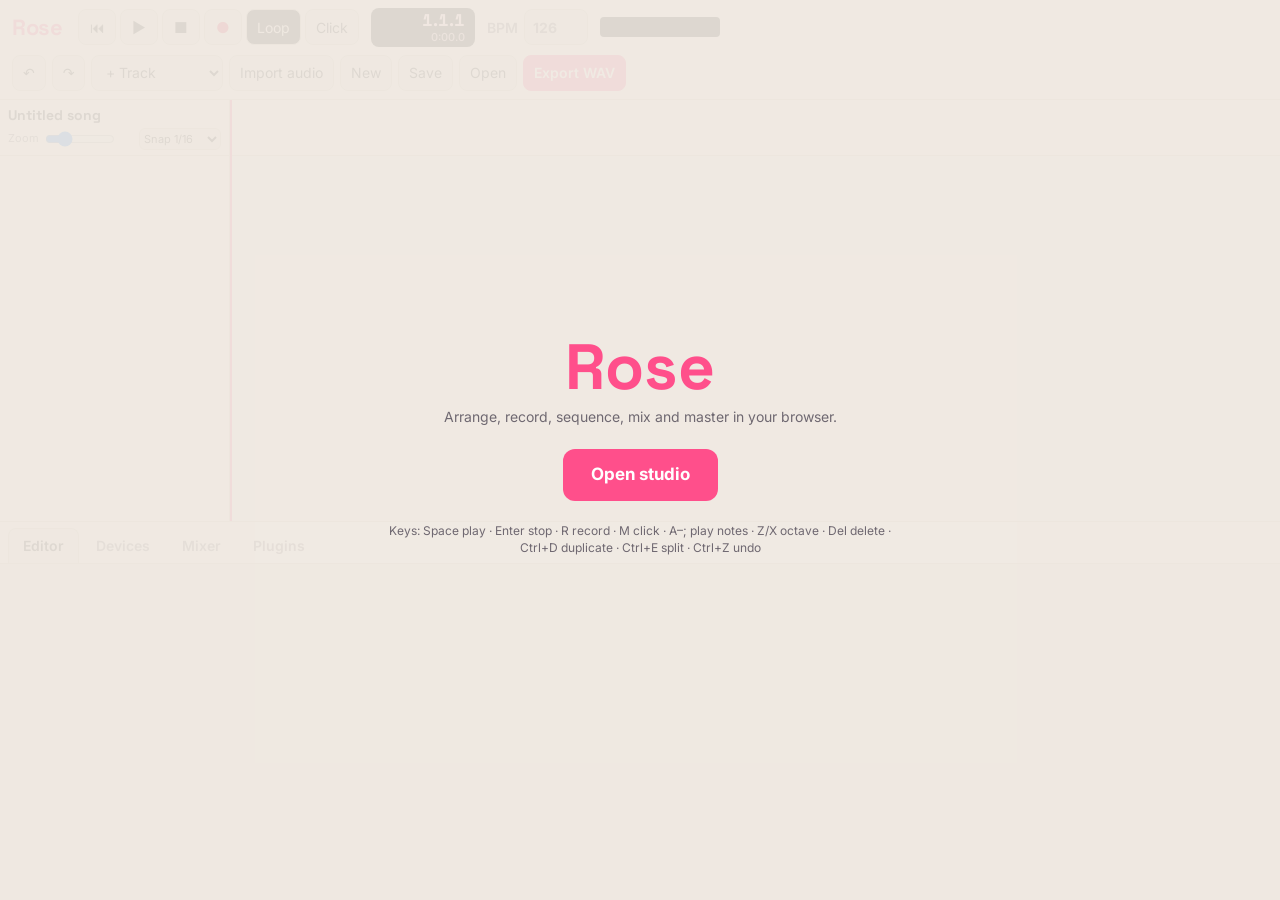
==== index.html @ 92ce6750 "Rose Web: browser DAW with arrangement, piano roll, step sequencer, 4 instruments, 16 effects, mixer" ====
<!DOCTYPE html>
<html lang="en">
<head>
<meta charset="utf-8">
<meta name="viewport" content="width=device-width, initial-scale=1">
<title>Rose DAW</title>
<meta name="description" content="Rose — a browser DAW by Rosenfeld Productions: arrange, record, sequence, mix and master.">
<link rel="preconnect" href="https://fonts.googleapis.com">
<link href="https://fonts.googleapis.com/css2?family=Space+Grotesk:wght@500;700&family=Inter:wght@400;500;600&display=swap" rel="stylesheet">
<link rel="stylesheet" href="css/rose.css">
</head>
<body>
<div id="app">
  <header class="top">
    <div class="brand">Rose</div>
    <div class="transport" role="group" aria-label="Transport">
      <button id="bHome" class="ib" title="Go to start (Home)">⏮</button>
      <button id="bPlay" class="ib play" title="Play / pause (Space)">▶</button>
      <button id="bStop" class="ib" title="Stop (Enter)">■</button>
      <button id="bRec" class="ib rec" title="Record (R)">●</button>
      <button id="bLoop" class="tg" title="Loop">Loop</button>
      <button id="bMet" class="tg" title="Metronome (M)">Click</button>
    </div>
    <div class="lcd"><span id="pos">1.1.1</span><small id="clock">0:00.0</small></div>
    <label class="bpm">BPM <input id="bpm" type="number" min="40" max="240" step="1" value="126"></label>
    <canvas id="mmeter" width="120" height="20" aria-label="Master level"></canvas>
    <div class="spacer"></div>
    <div class="menu">
      <button id="bUndo" class="tb" title="Undo (Ctrl+Z)">↶</button><button id="bRedo" class="tb" title="Redo (Ctrl+Shift+Z)">↷</button>
      <select id="addTrack" class="tb" aria-label="Add track"><option value="">+ Track</option><option value="audio">Audio track</option><option value="synth">Rose Synth</option><option value="drums">Rose Drums</option><option value="sampler">Rose Sampler</option><option value="external">External MIDI</option></select>
      <label class="tb file">Import audio<input id="fImport" type="file" accept="audio/*" multiple hidden></label>
      <button id="bNew" class="tb">New</button>
      <button id="bSave" class="tb">Save</button>
      <label class="tb file">Open<input id="fOpen" type="file" accept=".rose,application/json" hidden></label>
      <button id="bExport" class="tb accent">Export WAV</button>
    </div>
  </header>

  <main class="arr">
    <div class="heads" id="heads"><div class="hcorner"><input id="songName" aria-label="Song name" value="Untitled song"><span class="hint">Zoom <input id="zoom" type="range" min="12" max="160" value="44"></span><select id="snap" aria-label="Snap"><option value="1">Snap 1 beat</option><option value="0.5">Snap 1/8</option><option value="0.25" selected>Snap 1/16</option><option value="0">No snap</option></select></div><div id="hlist"></div></div>
    <div class="lanesWrap" id="lanesWrap">
      <div class="ruler" id="ruler"></div>
      <div class="lanes" id="lanes"></div>
      <div class="playhead" id="playhead"></div>
    </div>
  </main>

  <section class="dock">
    <nav class="tabs" role="tablist">
      <button data-tab="editor" class="on">Editor</button><button data-tab="devices">Devices</button><button data-tab="mixer">Mixer</button><button data-tab="plugins">Plugins</button>
      <span class="dockinfo" id="dockinfo"></span>
    </nav>
    <div class="pane" id="editor"></div>
    <div class="pane" id="devices" hidden></div>
    <div class="pane" id="mixer" hidden></div>
    <div class="pane" id="plugins" hidden></div>
  </section>
</div>
<div class="start" id="startScreen"><div><h1>Rose</h1><p>Arrange, record, sequence, mix and master in your browser.</p><button id="bStart" class="big">Open studio</button><p class="small">Keys: Space play · Enter stop · R record · M click · A–; play notes · Z/X octave · Del delete · Ctrl+D duplicate · Ctrl+E split · Ctrl+Z undo</p></div></div>
<div class="toast" id="toast" role="status"></div>
<script type="module" src="js/app.js"></script>
</body>
</html>
---- css/rose.css ----
/* VOICE: a focused instrument — calm graphite surfaces so colour belongs to the music
   IDEA: a rose-tinted analog console: dark wood-black body, cream legends, one rose signal colour
   PICTURE: the arrangement itself, clips in track colours, the playhead in rose
   COLOUR and TYPE: graphite #18161b / paper #f6f1ea, rose #ff4f8b accent, track colours carry the rest; Space Grotesk labels, Inter UI
   LAYOUT: transport bar, arrangement (headers | lanes), tabbed dock (editor, devices, mixer, plugins) */
:root{color-scheme:light dark;
--bg:light-dark(#efe9e1,#121014);--panel:light-dark(#fbf8f4,#1b181e);--panel2:light-dark(#f2ece4,#232026);--line:light-dark(#d7cec3,#332f37);
--ink:light-dark(#1d1a1f,#f3eee7);--mute:light-dark(#6f6871,#a39ca6);--rose:#ff4f8b;--rose2:light-dark(#d81b60,#ff7aa8);--lane:light-dark(#f7f3ee,#17151a);--lane2:light-dark(#efe8df,#1c1a1f);--grid:light-dark(#e2dace,#26232a)}
:root[data-theme=light]{color-scheme:light}:root[data-theme=dark]{color-scheme:dark}
*{box-sizing:border-box;min-width:0}
html,body{height:100%;margin:0}
body{background:var(--bg);color:var(--ink);font:14px/1.4 Inter,system-ui,sans-serif;overflow:hidden}
button,select,input{font:inherit;color:inherit}
#app{display:grid;grid-template-rows:auto minmax(0,1fr) minmax(180px,42vh);height:100vh}
:focus-visible{outline:2px solid var(--rose);outline-offset:1px}
.top{display:flex;flex-wrap:wrap;align-items:center;gap:8px 12px;padding:8px 12px;background:var(--panel);border-bottom:1px solid var(--line)}
.brand{font:700 22px 'Space Grotesk',Inter,sans-serif;color:var(--rose);letter-spacing:-.02em;margin-right:4px}
.transport{display:flex;gap:4px;align-items:center}
.ib{width:38px;height:36px;border:1px solid var(--line);background:var(--panel2);border-radius:8px;cursor:pointer;font-size:15px}
.ib.play.on{background:var(--rose);color:#fff;border-color:var(--rose)}.ib.rec{color:#e11d48}.ib.rec.on{background:#e11d48;color:#fff;animation:pulse 1s infinite}
@keyframes pulse{50%{opacity:.6}}
.tg,.tb{height:36px;border:1px solid var(--line);background:var(--panel2);border-radius:8px;padding:0 10px;cursor:pointer;display:inline-flex;align-items:center;white-space:nowrap}
.tg.on{background:var(--ink);color:var(--bg)}
.tb.accent{background:var(--rose);border-color:var(--rose);color:#fff;font-weight:600}
.lcd{display:flex;flex-direction:column;align-items:flex-end;background:#0c0b0d;color:#ffd6e5;border-radius:8px;padding:3px 10px;font:700 17px/1.1 'Space Grotesk',monospace;min-width:104px;font-variant-numeric:tabular-nums}
.lcd small{font:500 11px Inter;color:#c4a5b2}
.bpm{display:flex;align-items:center;gap:6px;font-weight:600;color:var(--mute)}.bpm input{width:64px;height:36px;border:1px solid var(--line);border-radius:8px;background:var(--panel2);padding:0 8px;font-weight:700}
#mmeter{border-radius:4px;background:#0c0b0d}
.spacer{flex:1}.menu{display:flex;flex-wrap:wrap;gap:6px}.file{position:relative}
/* arrangement */
.arr{display:grid;grid-template-columns:230px minmax(0,1fr);overflow:hidden;border-bottom:1px solid var(--line)}
.heads{background:var(--panel);border-right:1px solid var(--line);overflow:hidden;display:flex;flex-direction:column}
.hcorner{height:56px;padding:6px 8px;border-bottom:1px solid var(--line);display:grid;grid-template-columns:1fr auto;gap:4px;align-items:center}
.hcorner input#songName{grid-column:1/-1;border:0;background:transparent;font:700 14px 'Space Grotesk';padding:0}
.hint{font-size:11px;color:var(--mute);display:flex;align-items:center;gap:4px}.hint input{width:70px}
#snap{font-size:11px;border:1px solid var(--line);background:var(--panel2);border-radius:6px;height:22px}
#hlist{overflow:hidden;flex:1}
.th{height:68px;border-bottom:1px solid var(--line);display:grid;grid-template-columns:6px 1fr;cursor:pointer}
.th.sel{background:var(--panel2)}.th .cs{background:var(--c)}
.th .body{padding:4px 6px 3px 8px;display:flex;flex-direction:column;gap:2px}
.th .name{border:0;background:transparent;font-weight:600;padding:0;width:100%}
.th .row{display:flex;gap:3px;align-items:center}
.th .sm{height:21px;min-width:24px;border:1px solid var(--line);background:var(--panel);border-radius:5px;font-size:11px;font-weight:700;cursor:pointer;padding:0 5px}
.th .sm.on.m{background:#f59e0b;color:#111}.th .sm.on.s{background:#3b82f6;color:#fff}.th .sm.on.a{background:#e11d48;color:#fff}
.th .vol{flex:1;accent-color:var(--c)}
.th .kind{font-size:11px;color:var(--mute);white-space:nowrap;overflow:hidden;text-overflow:ellipsis}
.lanesWrap{position:relative;overflow:auto;background:var(--lane)}
.ruler{position:sticky;top:0;z-index:3;height:56px;background:var(--panel);border-bottom:1px solid var(--line);cursor:pointer}
.ruler .bar{position:absolute;top:30px;bottom:0;border-left:1px solid var(--line);font:600 11px 'Space Grotesk';color:var(--mute);padding:2px 4px}
.ruler .loopr{position:absolute;top:6px;height:20px;background:color-mix(in srgb,var(--rose) 25%,transparent);border:1px solid var(--rose);border-radius:4px;cursor:grab}
.ruler .loopr.off{opacity:.35}
.lanes{position:relative}
.lane{height:68px;border-bottom:1px solid var(--line);position:relative}
.lane:nth-child(even){background:var(--lane2)}
.clip{position:absolute;top:4px;height:60px;border-radius:6px;background:color-mix(in srgb,var(--c) 30%,var(--panel));border:1px solid var(--c);overflow:hidden;cursor:grab;user-select:none}
.clip.sel{outline:2px solid var(--ink);z-index:2}
.clip .cn{position:absolute;left:5px;top:2px;font-size:11px;font-weight:700;white-space:nowrap;pointer-events:none;text-shadow:0 0 3px var(--panel)}
.clip canvas{position:absolute;inset:16px 0 0 0;width:100%;height:44px;pointer-events:none}
.clip .rs{position:absolute;right:0;top:0;bottom:0;width:8px;cursor:ew-resize}
.playhead{position:absolute;top:0;width:2px;background:var(--rose);pointer-events:none;z-index:4;height:100%;left:0}
.loopshade{position:absolute;top:0;bottom:0;background:color-mix(in srgb,var(--rose) 6%,transparent);pointer-events:none}
/* dock */
.dock{display:grid;grid-template-rows:auto minmax(0,1fr);background:var(--panel);overflow:hidden}
.tabs{display:flex;gap:2px;padding:6px 8px 0;border-bottom:1px solid var(--line);align-items:end}
.tabs button{border:1px solid transparent;border-bottom:0;background:transparent;padding:7px 14px;border-radius:8px 8px 0 0;cursor:pointer;font-weight:600;color:var(--mute)}
.tabs button.on{background:var(--panel2);border-color:var(--line);color:var(--ink)}
.dockinfo{margin-left:auto;color:var(--mute);font-size:12px;padding-bottom:6px;white-space:nowrap;overflow:hidden;text-overflow:ellipsis}
.pane{overflow:auto;background:var(--panel2);padding:10px}
.empty{color:var(--mute);padding:20px;text-align:center}
/* piano roll */
.prbar{display:flex;flex-wrap:wrap;gap:8px;align-items:center;margin-bottom:8px}
.prbar select,.prbar button,.prbar input{height:30px;border:1px solid var(--line);background:var(--panel);border-radius:6px;padding:0 8px;cursor:pointer}
.prwrap{position:relative;height:calc(100% - 40px);min-height:150px;overflow:auto;border:1px solid var(--line);border-radius:8px;background:var(--lane)}
.prwrap canvas{display:block}
/* step sequencer */
.seq{display:grid;gap:3px;align-items:center}
.seq .rl{font-size:12px;font-weight:600;padding-right:8px;white-space:nowrap;cursor:pointer}
.seq .st{height:26px;border-radius:4px;background:var(--panel);border:1px solid var(--line);cursor:pointer;padding:0}
.seq .st.beat{background:color-mix(in srgb,var(--ink) 6%,var(--panel))}
.seq .st.on{background:var(--c);border-color:var(--c)}
.seq .st.now{box-shadow:inset 0 0 0 2px var(--rose)}
/* devices */
.rack{display:flex;gap:10px;align-items:stretch;min-height:100%}
.dev{background:var(--panel);border:1px solid var(--line);border-radius:10px;min-width:250px;max-width:320px;display:flex;flex-direction:column}
.dev.off{opacity:.5}
.dev h4{margin:0;padding:8px 10px;border-bottom:1px solid var(--line);display:flex;gap:6px;align-items:center;font:700 13px 'Space Grotesk'}
.dev h4 .t{flex:1;white-space:nowrap;overflow:hidden;text-overflow:ellipsis}
.dev h4 button{border:1px solid var(--line);background:var(--panel2);border-radius:5px;height:24px;min-width:24px;cursor:pointer;font-size:12px}
.dev .ps{padding:8px 10px;display:grid;gap:6px;overflow:auto}
.pr{display:grid;grid-template-columns:92px 1fr 62px;gap:6px;align-items:center;font-size:12px}
.pr label{color:var(--mute);white-space:nowrap;overflow:hidden;text-overflow:ellipsis}
.pr input[type=range]{accent-color:var(--rose);width:100%}
.pr output{font-variant-numeric:tabular-nums;text-align:right;white-space:nowrap}
.pr select{height:26px;border:1px solid var(--line);background:var(--panel2);border-radius:5px;grid-column:2/4}
.addfx{min-width:200px;display:flex;flex-direction:column;gap:8px;justify-content:center;align-items:stretch;border:2px dashed var(--line);border-radius:10px;padding:12px}
.addfx select,.addfx input,.addfx button{height:34px;border:1px solid var(--line);background:var(--panel);border-radius:6px;padding:0 8px}
.eqc{width:100%;height:90px;display:block;background:var(--lane);border-bottom:1px solid var(--line)}
.gr{height:6px;background:var(--lane);margin:0 10px 8px;border-radius:3px;overflow:hidden}.gr i{display:block;height:100%;background:var(--rose);width:0}
/* mixer */
.mix{display:flex;gap:6px;min-height:100%}
.ch{width:96px;flex:none;background:var(--panel);border:1px solid var(--line);border-radius:8px;display:flex;flex-direction:column;align-items:center;padding:6px 4px;gap:5px}
.ch.sel{border-color:var(--rose)}
.ch .cname{font-size:11px;font-weight:700;width:100%;text-align:center;white-space:nowrap;overflow:hidden;text-overflow:ellipsis;border-top:3px solid var(--c);padding-top:3px}
.ch .fx{font-size:10px;color:var(--mute);width:100%;text-align:center;min-height:14px;white-space:nowrap;overflow:hidden;text-overflow:ellipsis}
.ch .snd{display:grid;grid-template-columns:auto 1fr;gap:2px 4px;font-size:10px;width:100%;align-items:center}
.ch input[type=range]{accent-color:var(--rose)}
.ch .fz{display:flex;gap:4px;align-items:stretch;flex:1;min-height:90px}
.ch .fader{writing-mode:vertical-lr;direction:rtl;width:22px;height:100%;accent-color:var(--rose)}
.ch canvas{width:12px;height:100%;background:#0c0b0d;border-radius:3px}
.ch .db{font-size:11px;font-variant-numeric:tabular-nums}
.ch .btns{display:flex;gap:3px}.ch .btns button{height:22px;min-width:24px;border:1px solid var(--line);background:var(--panel2);border-radius:5px;font-size:11px;font-weight:700;cursor:pointer}
.ch .btns .on.m{background:#f59e0b;color:#111}.ch .btns .on.s{background:#3b82f6;color:#fff}
/* plugins tab */
.doc{max-width:820px;line-height:1.6}.doc h3{font:700 16px 'Space Grotesk';margin:12px 0 4px}.doc p{margin:0 0 8px;color:var(--mute)}.doc code{background:var(--panel);padding:1px 5px;border-radius:4px}
.doc .wamrow{display:flex;gap:6px;flex-wrap:wrap}.doc .wamrow input{flex:1;min-width:240px;height:34px;border:1px solid var(--line);border-radius:6px;background:var(--panel);padding:0 8px}
.doc .wamrow button{height:34px;border:1px solid var(--rose);background:var(--rose);color:#fff;border-radius:6px;padding:0 12px;cursor:pointer;font-weight:600}
/* overlays */
.start{position:fixed;inset:0;background:color-mix(in srgb,var(--bg) 92%,transparent);display:grid;place-items:center;z-index:20;text-align:center;padding:20px}
.start h1{font:700 64px/1 'Space Grotesk';color:var(--rose);margin:0 0 8px}.start p{color:var(--mute);max-width:520px;margin:8px auto}
.start .big{height:52px;padding:0 28px;border:0;border-radius:12px;background:var(--rose);color:#fff;font-weight:700;font-size:17px;cursor:pointer;margin:14px 0}
.start .small{font-size:12px}
.toast{position:fixed;left:50%;bottom:18px;transform:translateX(-50%);background:var(--ink);color:var(--bg);padding:9px 16px;border-radius:999px;font-weight:600;opacity:0;transition:opacity .2s;pointer-events:none;z-index:30;max-width:90vw}
.toast.on{opacity:1}
@media(max-width:760px){.arr{grid-template-columns:140px minmax(0,1fr)}.hint{display:none}.lcd{min-width:84px}#mmeter{display:none}#app{grid-template-rows:auto minmax(0,1fr) minmax(200px,45vh)}}
@media(prefers-reduced-motion:reduce){.ib.rec.on{animation:none}.toast{transition:none}}
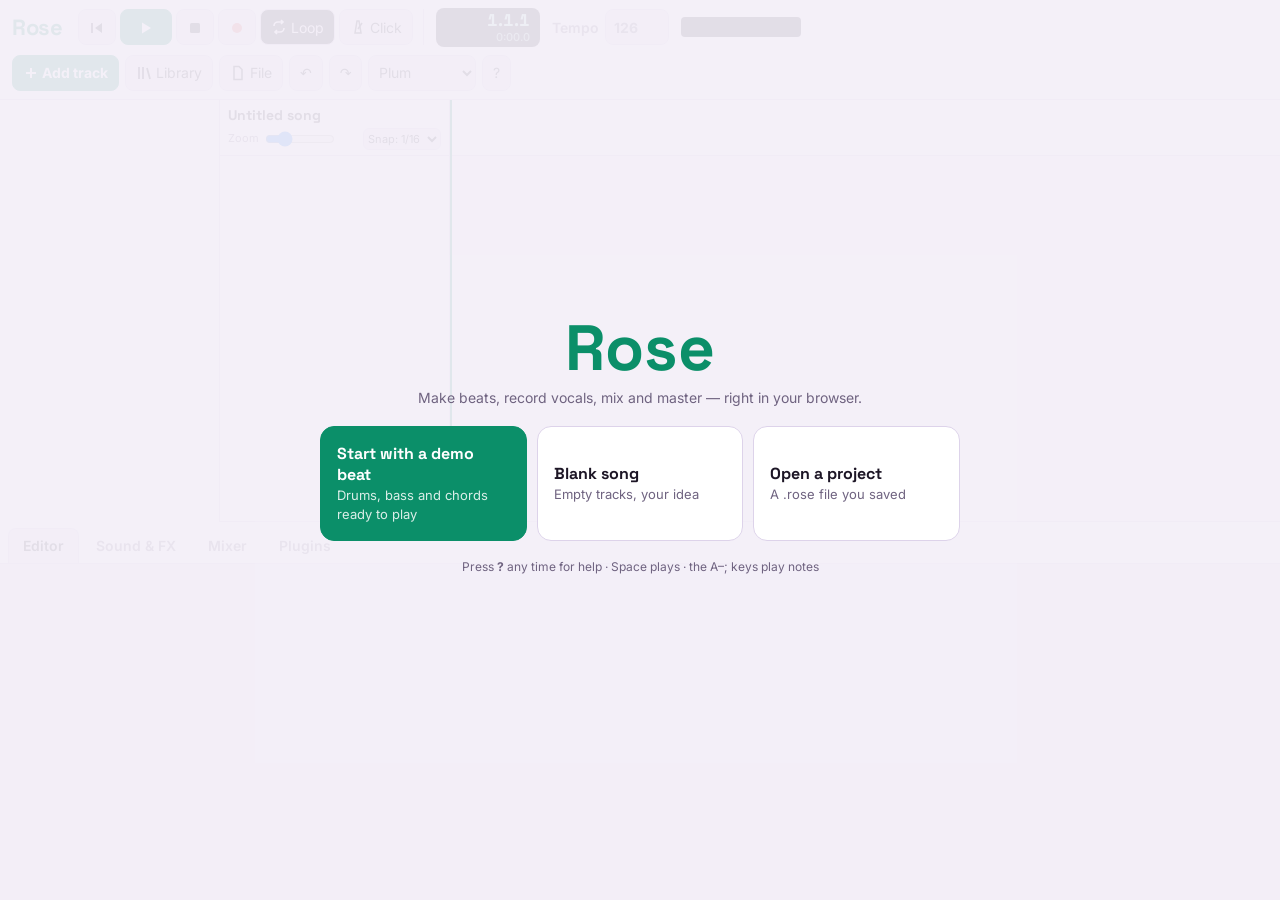
==== commit a9517286: "Rose Web: 4 colour themes, start screen, Add track and File menus, Library panel, empty-track hints," ====
--- a/index.html
+++ b/index.html
@@ -8,38 +8,52 @@
 <link rel="preconnect" href="https://fonts.googleapis.com">
 <link href="https://fonts.googleapis.com/css2?family=Space+Grotesk:wght@500;700&family=Inter:wght@400;500;600&display=swap" rel="stylesheet">
 <link rel="stylesheet" href="css/rose.css">
+<script>try{const s=localStorage.getItem('rose:skin');if(s)document.documentElement.dataset.skin=s}catch{}</script>
 </head>
 <body>
+<svg width="0" height="0" style="position:absolute" aria-hidden="true">
+  <symbol id="i-play" viewBox="0 0 16 16"><path d="M4 2.5v11l9-5.5z" fill="currentColor"/></symbol>
+  <symbol id="i-pause" viewBox="0 0 16 16"><rect x="3.5" y="2.5" width="3" height="11" rx="1" fill="currentColor"/><rect x="9.5" y="2.5" width="3" height="11" rx="1" fill="currentColor"/></symbol>
+  <symbol id="i-stop" viewBox="0 0 16 16"><rect x="3" y="3" width="10" height="10" rx="1.5" fill="currentColor"/></symbol>
+  <symbol id="i-rec" viewBox="0 0 16 16"><circle cx="8" cy="8" r="5" fill="currentColor"/></symbol>
+  <symbol id="i-home" viewBox="0 0 16 16"><path d="M3 3v10" stroke="currentColor" stroke-width="1.8"/><path d="M13 3 6 8l7 5z" fill="currentColor"/></symbol>
+  <symbol id="i-loop" viewBox="0 0 16 16"><path d="M3 7a4 4 0 0 1 4-4h5M10 1l2 2-2 2M13 9a4 4 0 0 1-4 4H4M6 15l-2-2 2-2" stroke="currentColor" stroke-width="1.6" fill="none"/></symbol>
+  <symbol id="i-click" viewBox="0 0 16 16"><path d="M5 14h6L9 2H7z" stroke="currentColor" stroke-width="1.5" fill="none"/><path d="M8 10l4-6" stroke="currentColor" stroke-width="1.5"/></symbol>
+  <symbol id="i-plus" viewBox="0 0 16 16"><path d="M8 3v10M3 8h10" stroke="currentColor" stroke-width="2"/></symbol>
+  <symbol id="i-lib" viewBox="0 0 16 16"><path d="M3 2v12M7 2v12M11 3l3 11" stroke="currentColor" stroke-width="1.8" fill="none"/></symbol>
+  <symbol id="i-file" viewBox="0 0 16 16"><path d="M4 1.5h5l3 3v10H4z" stroke="currentColor" stroke-width="1.5" fill="none"/></symbol>
+</svg>
 <div id="app">
   <header class="top">
     <div class="brand">Rose</div>
-    <div class="transport" role="group" aria-label="Transport">
-      <button id="bHome" class="ib" title="Go to start (Home)">⏮</button>
-      <button id="bPlay" class="ib play" title="Play / pause (Space)">▶</button>
-      <button id="bStop" class="ib" title="Stop (Enter)">■</button>
-      <button id="bRec" class="ib rec" title="Record (R)">●</button>
-      <button id="bLoop" class="tg" title="Loop">Loop</button>
-      <button id="bMet" class="tg" title="Metronome (M)">Click</button>
+    <div class="grp" role="group" aria-label="Transport">
+      <button id="bHome" class="ib" title="Back to start (Home)" aria-label="Back to start"><svg><use href="#i-home"/></svg></button>
+      <button id="bPlay" class="ib play" title="Play / pause (Space)" aria-label="Play"><svg><use href="#i-play"/></svg></button>
+      <button id="bStop" class="ib" title="Stop (Enter) — press twice to go back to the start" aria-label="Stop"><svg><use href="#i-stop"/></svg></button>
+      <button id="bRec" class="ib rec" title="Record (R) — arm a track with ● first" aria-label="Record"><svg><use href="#i-rec"/></svg></button>
+      <button id="bLoop" class="tg" title="Loop the highlighted region (drag across the top of the ruler to set it)"><svg width="16" height="16"><use href="#i-loop"/></svg>&nbsp;Loop</button>
+      <button id="bMet" class="tg" title="Metronome (M)"><svg width="16" height="16"><use href="#i-click"/></svg>&nbsp;Click</button>
     </div>
-    <div class="lcd"><span id="pos">1.1.1</span><small id="clock">0:00.0</small></div>
-    <label class="bpm">BPM <input id="bpm" type="number" min="40" max="240" step="1" value="126"></label>
+    <div class="lcd" title="Bar . beat . sixteenth"><span id="pos">1.1.1</span><small id="clock">0:00.0</small></div>
+    <label class="bpm" title="Tempo in beats per minute">Tempo <input id="bpm" type="number" min="40" max="240" step="1" value="126"></label>
     <canvas id="mmeter" width="120" height="20" aria-label="Master level"></canvas>
     <div class="spacer"></div>
     <div class="menu">
-      <button id="bUndo" class="tb" title="Undo (Ctrl+Z)">↶</button><button id="bRedo" class="tb" title="Redo (Ctrl+Shift+Z)">↷</button>
-      <select id="addTrack" class="tb" aria-label="Add track"><option value="">+ Track</option><option value="audio">Audio track</option><option value="synth">Rose Synth</option><option value="drums">Rose Drums</option><option value="sampler">Rose Sampler</option><option value="external">External MIDI</option></select>
-      <label class="tb file">Import audio<input id="fImport" type="file" accept="audio/*" multiple hidden></label>
-      <button id="bNew" class="tb">New</button>
-      <button id="bSave" class="tb">Save</button>
-      <label class="tb file">Open<input id="fOpen" type="file" accept=".rose,application/json" hidden></label>
-      <button id="bExport" class="tb accent">Export WAV</button>
+      <button id="bAdd" class="tb accent" aria-haspopup="true"><svg><use href="#i-plus"/></svg>&nbsp;Add track</button>
+      <button id="bLib" class="tb" title="Show or hide the sounds & effects library"><svg><use href="#i-lib"/></svg>&nbsp;Library</button>
+      <button id="bFile" class="tb" aria-haspopup="true"><svg><use href="#i-file"/></svg>&nbsp;File</button>
+      <button id="bUndo" class="tb" title="Undo (Ctrl+Z)" aria-label="Undo">↶</button><button id="bRedo" class="tb" title="Redo (Ctrl+Shift+Z)" aria-label="Redo">↷</button>
+      <select id="skin" aria-label="Colour theme" title="Colour theme"><option value="">Plum</option><option value="ocean">Ocean</option><option value="sunset">Sunset</option><option value="studio">Studio light</option></select>
+      <button id="bHelp" class="tb" title="How to use Rose (?)" aria-label="Help">?</button>
     </div>
   </header>
 
+  <aside class="lib" id="lib" aria-label="Library"></aside>
+
   <main class="arr">
-    <div class="heads" id="heads"><div class="hcorner"><input id="songName" aria-label="Song name" value="Untitled song"><span class="hint">Zoom <input id="zoom" type="range" min="12" max="160" value="44"></span><select id="snap" aria-label="Snap"><option value="1">Snap 1 beat</option><option value="0.5">Snap 1/8</option><option value="0.25" selected>Snap 1/16</option><option value="0">No snap</option></select></div><div id="hlist"></div></div>
+    <div class="heads" id="heads"><div class="hcorner"><input id="songName" aria-label="Song name" value="Untitled song"><span class="hint">Zoom <input id="zoom" type="range" min="12" max="160" value="44" aria-label="Zoom"></span><select id="snap" aria-label="Snap"><option value="1">Snap: beat</option><option value="0.5">Snap: 1/8</option><option value="0.25" selected>Snap: 1/16</option><option value="0">Snap: off</option></select></div><div id="hlist"></div></div>
     <div class="lanesWrap" id="lanesWrap">
-      <div class="ruler" id="ruler"></div>
+      <div class="ruler" id="ruler" title="Click to move the playhead · drag across the top strip to set the loop"></div>
       <div class="lanes" id="lanes"></div>
       <div class="playhead" id="playhead"></div>
     </div>
@@ -47,7 +61,7 @@
 
   <section class="dock">
     <nav class="tabs" role="tablist">
-      <button data-tab="editor" class="on">Editor</button><button data-tab="devices">Devices</button><button data-tab="mixer">Mixer</button><button data-tab="plugins">Plugins</button>
+      <button data-tab="editor" class="on" title="Edit notes, drums or audio of the selected clip">Editor</button><button data-tab="devices" title="Instrument and effects of the selected track">Sound &amp; FX</button><button data-tab="mixer" title="Levels, panning, sends and meters">Mixer</button><button data-tab="plugins" title="VST, SHRUB, web plugins and MIDI">Plugins</button>
       <span class="dockinfo" id="dockinfo"></span>
     </nav>
     <div class="pane" id="editor"></div>
@@ -56,7 +70,33 @@
     <div class="pane" id="plugins" hidden></div>
   </section>
 </div>
-<div class="start" id="startScreen"><div><h1>Rose</h1><p>Arrange, record, sequence, mix and master in your browser.</p><button id="bStart" class="big">Open studio</button><p class="small">Keys: Space play · Enter stop · R record · M click · A–; play notes · Z/X octave · Del delete · Ctrl+D duplicate · Ctrl+E split · Ctrl+Z undo</p></div></div>
+
+<div class="pop" id="addPop" hidden>
+  <button data-add="synth"><span class="ic">♪</span><b>Instrument</b><small>Synth for leads, chords, bass and pads</small></button>
+  <button data-add="drums"><span class="ic">●</span><b>Drums</b><small>Kick, snare, hats — click steps to make a beat</small></button>
+  <button data-add="audio"><span class="ic">~</span><b>Audio / vocals</b><small>Record a mic or drop in audio files</small></button>
+  <button data-add="sampler"><span class="ic">S</span><b>Sampler</b><small>Play any sound across the keyboard</small></button>
+  <button data-add="external"><span class="ic">M</span><b>External MIDI</b><small>Play SHRUB, an FM-1 or a hardware synth</small></button>
+</div>
+<div class="pop" id="filePop" hidden>
+  <button id="bNew"><span class="ic">+</span><b>New song</b><small>Start fresh (you can undo)</small></button>
+  <button id="bOpenBtn"><span class="ic">↑</span><b>Open project…</b><small>A .rose file</small></button>
+  <button id="bSave"><span class="ic">↓</span><b>Save project</b><small>Download a .rose file (Ctrl+S)</small></button>
+  <button id="bImportBtn"><span class="ic">~</span><b>Import audio…</b><small>WAV, MP3, M4A, OGG, FLAC</small></button>
+  <button id="bExport"><span class="ic">♫</span><b>Export WAV</b><small>Mixdown of the whole song</small></button>
+</div>
+<input id="fOpen" type="file" accept=".rose,application/json" hidden>
+<input id="fImport" type="file" accept="audio/*" multiple hidden>
+
+<div class="start" id="startScreen"><div>
+  <h1>Rose</h1><p>Make beats, record vocals, mix and master — right in your browser.</p>
+  <div class="choices">
+    <button class="choice main" id="bStart"><b id="startLabel">Start with a demo beat</b><span id="startSub">Drums, bass and chords ready to play</span></button>
+    <button class="choice" id="bBlank"><b>Blank song</b><span>Empty tracks, your idea</span></button>
+    <button class="choice" id="bOpenStart"><b>Open a project</b><span>A .rose file you saved</span></button>
+  </div>
+  <p class="small">Press <b>?</b> any time for help · Space plays · the A–; keys play notes</p>
+</div></div>
 <div class="toast" id="toast" role="status"></div>
 <script type="module" src="js/app.js"></script>
 </body>
--- a/css/rose.css
+++ b/css/rose.css
@@ -1,11 +1,15 @@
-/* VOICE: a focused instrument — calm graphite surfaces so colour belongs to the music
-   IDEA: a rose-tinted analog console: dark wood-black body, cream legends, one rose signal colour
-   PICTURE: the arrangement itself, clips in track colours, the playhead in rose
-   COLOUR and TYPE: graphite #18161b / paper #f6f1ea, rose #ff4f8b accent, track colours carry the rest; Space Grotesk labels, Inter UI
-   LAYOUT: transport bar, arrangement (headers | lanes), tabbed dock (editor, devices, mixer, plugins) */
-:root{color-scheme:light dark;
---bg:light-dark(#efe9e1,#121014);--panel:light-dark(#fbf8f4,#1b181e);--panel2:light-dark(#f2ece4,#232026);--line:light-dark(#d7cec3,#332f37);
---ink:light-dark(#1d1a1f,#f3eee7);--mute:light-dark(#6f6871,#a39ca6);--rose:#ff4f8b;--rose2:light-dark(#d81b60,#ff7aa8);--lane:light-dark(#f7f3ee,#17151a);--lane2:light-dark(#efe8df,#1c1a1f);--grid:light-dark(#e2dace,#26232a)}
+/* VOICE: friendly, focused studio — big clear controls, colour reserved for music and one accent
+   IDEA: a modern hardware groovebox: plum body, mint 'go' accent, red only for record
+   PICTURE: the arrangement, clips in track colours, the playhead in the accent
+   COLOUR and TYPE: 4 switchable skins (Plum/mint default, Ocean/amber, Sunset/orange, Studio light/blue); Space Grotesk labels, Inter UI
+   LAYOUT: toolbar, library | headers | lanes, tabbed dock (editor, devices, mixer, plugins) */
+:root{color-scheme:light dark;--rec:#e5484d;
+--bg:light-dark(#f3eff8,#16121d);--panel:light-dark(#ffffff,#1f1929);--panel2:light-dark(#f1ebf8,#29213a);--line:light-dark(#ddd3ea,#3b3150);
+--ink:light-dark(#1d1626,#f5f0fb);--mute:light-dark(#6f6380,#ab9fc0);--rose:light-dark(#0b8f69,#2fe0a8);--onacc:light-dark(#fff,#0d1f18);
+--lane:light-dark(#faf8fd,#191422);--lane2:light-dark(#f3eef9,#1d1727);--grid:light-dark(#e7e0f0,#2a2238);--lcd:light-dark(#1d1626,#0c0910);--lcdink:light-dark(#b9f5df,#b9f5df)}
+:root[data-skin=ocean]{--bg:light-dark(#eef4f4,#0f1719);--panel:light-dark(#fff,#162125);--panel2:light-dark(#e6efef,#1d2b30);--line:light-dark(#cfdcdc,#2b3d43);--ink:light-dark(#10201f,#eef6f5);--mute:light-dark(#5b7272,#93aaa9);--rose:light-dark(#c77400,#ffb547);--onacc:#1b1203;--lane:light-dark(#f7fbfb,#121c1f);--lane2:light-dark(#edf4f4,#162226);--grid:light-dark(#dbe7e7,#22333a);--lcdink:#ffe2b0}
+:root[data-skin=sunset]{--bg:light-dark(#fbf3ee,#1a1210);--panel:light-dark(#fff,#241815);--panel2:light-dark(#f7e9e1,#2f201b);--line:light-dark(#ead5ca,#45302a);--ink:light-dark(#2a1712,#fbf1ea);--mute:light-dark(#7d6156,#c0a596);--rose:light-dark(#d9480f,#ff7a45);--onacc:#fff;--lane:light-dark(#fffaf7,#1e1512);--lane2:light-dark(#f9eee8,#231915);--grid:light-dark(#f0e0d7,#36251f);--lcdink:#ffd2bd}
+:root[data-skin=studio]{color-scheme:light;--bg:#eceae6;--panel:#fbfaf8;--panel2:#f2f0ec;--line:#d6d2cb;--ink:#1c1b1a;--mute:#6c6862;--rose:#2563eb;--onacc:#fff;--lane:#f7f6f3;--lane2:#efede9;--grid:#e3e0da;--lcd:#1c1b1a;--lcdink:#cfe0ff}
 :root[data-theme=light]{color-scheme:light}:root[data-theme=dark]{color-scheme:dark}
 *{box-sizing:border-box;min-width:0}
 html,body{height:100%;margin:0}
@@ -17,15 +21,15 @@
 .brand{font:700 22px 'Space Grotesk',Inter,sans-serif;color:var(--rose);letter-spacing:-.02em;margin-right:4px}
 .transport{display:flex;gap:4px;align-items:center}
 .ib{width:38px;height:36px;border:1px solid var(--line);background:var(--panel2);border-radius:8px;cursor:pointer;font-size:15px}
-.ib.play.on{background:var(--rose);color:#fff;border-color:var(--rose)}.ib.rec{color:#e11d48}.ib.rec.on{background:#e11d48;color:#fff;animation:pulse 1s infinite}
+.ib.play.on{background:var(--rose);color:var(--onacc);border-color:var(--rose)}.ib.rec{color:var(--rec)}.ib.rec.on{background:var(--rec);color:#fff;animation:pulse 1s infinite}
 @keyframes pulse{50%{opacity:.6}}
 .tg,.tb{height:36px;border:1px solid var(--line);background:var(--panel2);border-radius:8px;padding:0 10px;cursor:pointer;display:inline-flex;align-items:center;white-space:nowrap}
 .tg.on{background:var(--ink);color:var(--bg)}
-.tb.accent{background:var(--rose);border-color:var(--rose);color:#fff;font-weight:600}
-.lcd{display:flex;flex-direction:column;align-items:flex-end;background:#0c0b0d;color:#ffd6e5;border-radius:8px;padding:3px 10px;font:700 17px/1.1 'Space Grotesk',monospace;min-width:104px;font-variant-numeric:tabular-nums}
-.lcd small{font:500 11px Inter;color:#c4a5b2}
+.tb.accent{background:var(--rose);border-color:var(--rose);color:var(--onacc);font-weight:700}
+.lcd{display:flex;flex-direction:column;align-items:flex-end;background:var(--lcd);color:var(--lcdink);border-radius:8px;padding:3px 10px;font:700 17px/1.1 'Space Grotesk',monospace;min-width:104px;font-variant-numeric:tabular-nums}
+.lcd small{font:500 11px Inter;color:var(--lcdink);opacity:.7}
 .bpm{display:flex;align-items:center;gap:6px;font-weight:600;color:var(--mute)}.bpm input{width:64px;height:36px;border:1px solid var(--line);border-radius:8px;background:var(--panel2);padding:0 8px;font-weight:700}
-#mmeter{border-radius:4px;background:#0c0b0d}
+#mmeter{border-radius:4px;background:var(--lcd)}
 .spacer{flex:1}.menu{display:flex;flex-wrap:wrap;gap:6px}.file{position:relative}
 /* arrangement */
 .arr{display:grid;grid-template-columns:230px minmax(0,1fr);overflow:hidden;border-bottom:1px solid var(--line)}
@@ -41,7 +45,7 @@
 .th .name{border:0;background:transparent;font-weight:600;padding:0;width:100%}
 .th .row{display:flex;gap:3px;align-items:center}
 .th .sm{height:21px;min-width:24px;border:1px solid var(--line);background:var(--panel);border-radius:5px;font-size:11px;font-weight:700;cursor:pointer;padding:0 5px}
-.th .sm.on.m{background:#f59e0b;color:#111}.th .sm.on.s{background:#3b82f6;color:#fff}.th .sm.on.a{background:#e11d48;color:#fff}
+.th .sm.on.m{background:#f59e0b;color:#111}.th .sm.on.s{background:#3b82f6;color:#fff}.th .sm.on.a{background:var(--rec);color:#fff}
 .th .vol{flex:1;accent-color:var(--c)}
 .th .kind{font-size:11px;color:var(--mute);white-space:nowrap;overflow:hidden;text-overflow:ellipsis}
 .lanesWrap{position:relative;overflow:auto;background:var(--lane)}
@@ -113,13 +117,45 @@
 /* plugins tab */
 .doc{max-width:820px;line-height:1.6}.doc h3{font:700 16px 'Space Grotesk';margin:12px 0 4px}.doc p{margin:0 0 8px;color:var(--mute)}.doc code{background:var(--panel);padding:1px 5px;border-radius:4px}
 .doc .wamrow{display:flex;gap:6px;flex-wrap:wrap}.doc .wamrow input{flex:1;min-width:240px;height:34px;border:1px solid var(--line);border-radius:6px;background:var(--panel);padding:0 8px}
-.doc .wamrow button{height:34px;border:1px solid var(--rose);background:var(--rose);color:#fff;border-radius:6px;padding:0 12px;cursor:pointer;font-weight:600}
+.doc .wamrow button{height:34px;border:1px solid var(--rose);background:var(--rose);color:var(--onacc);border-radius:6px;padding:0 12px;cursor:pointer;font-weight:600}
 /* overlays */
 .start{position:fixed;inset:0;background:color-mix(in srgb,var(--bg) 92%,transparent);display:grid;place-items:center;z-index:20;text-align:center;padding:20px}
 .start h1{font:700 64px/1 'Space Grotesk';color:var(--rose);margin:0 0 8px}.start p{color:var(--mute);max-width:520px;margin:8px auto}
-.start .big{height:52px;padding:0 28px;border:0;border-radius:12px;background:var(--rose);color:#fff;font-weight:700;font-size:17px;cursor:pointer;margin:14px 0}
+.start .big{height:52px;padding:0 28px;border:0;border-radius:12px;background:var(--rose);color:var(--onacc);font-weight:700;font-size:17px;cursor:pointer;margin:14px 0}
 .start .small{font-size:12px}
 .toast{position:fixed;left:50%;bottom:18px;transform:translateX(-50%);background:var(--ink);color:var(--bg);padding:9px 16px;border-radius:999px;font-weight:600;opacity:0;transition:opacity .2s;pointer-events:none;z-index:30;max-width:90vw}
 .toast.on{opacity:1}
 @media(max-width:760px){.arr{grid-template-columns:140px minmax(0,1fr)}.hint{display:none}.lcd{min-width:84px}#mmeter{display:none}#app{grid-template-rows:auto minmax(0,1fr) minmax(200px,45vh)}}
 @media(prefers-reduced-motion:reduce){.ib.rec.on{animation:none}.toast{transition:none}}
+
+/* ---- usability layer ---- */
+.ib svg,.tb svg{width:16px;height:16px;vertical-align:-3px}
+.ib.play{width:52px;background:var(--rose);color:var(--onacc);border-color:var(--rose)}
+.grp{display:flex;gap:4px;align-items:center;padding-right:10px;border-right:1px solid var(--line)}
+.pop{position:fixed;z-index:15;background:var(--panel);border:1px solid var(--line);border-radius:12px;box-shadow:0 12px 32px rgba(0,0,0,.35);padding:8px;min-width:240px;display:grid;gap:4px}
+.pop button{display:grid;grid-template-columns:28px 1fr;gap:2px 8px;text-align:left;border:0;background:transparent;border-radius:8px;padding:8px;cursor:pointer;align-items:center}
+.pop button:hover,.pop button:focus-visible{background:var(--panel2)}
+.pop button b{font-weight:600}.pop button small{grid-column:2;color:var(--mute);font-size:12px}
+.pop .ic{grid-row:1/3;width:28px;height:28px;border-radius:7px;display:grid;place-items:center;background:var(--panel2);font:700 13px 'Space Grotesk'}
+#app{grid-template-columns:auto minmax(0,1fr)}
+#app>.top,#app>.dock{grid-column:1/-1}
+.arr{grid-column:2;grid-row:2}
+.lib{grid-row:2;grid-column:1;width:220px;background:var(--panel);border-right:1px solid var(--line);overflow:auto;padding:8px}
+.lib[hidden]{display:none}
+.lib h5{font:700 11px 'Space Grotesk';color:var(--mute);margin:12px 4px 4px;text-transform:none}
+.lib button{display:block;width:100%;text-align:left;border:0;background:transparent;border-radius:7px;padding:6px 8px;cursor:pointer;font-size:13px}
+.lib button:hover{background:var(--panel2)}.lib button small{display:block;color:var(--mute);font-size:11px}
+.lib .note{font-size:12px;color:var(--mute);padding:4px 8px}
+.lanehint{position:absolute;left:14px;top:50%;transform:translateY(-50%);color:var(--mute);font-size:12px;pointer-events:none;white-space:nowrap}
+.help{position:fixed;inset:0;z-index:22;background:color-mix(in srgb,var(--bg) 80%,transparent);display:grid;place-items:center;padding:16px}
+.help .card{background:var(--panel);border:1px solid var(--line);border-radius:16px;max-width:860px;width:100%;max-height:86vh;overflow:auto;padding:22px}
+.help h2{font:700 24px 'Space Grotesk';margin:0 0 6px}.help h3{font:700 15px 'Space Grotesk';margin:16px 0 4px;color:var(--rose)}
+.help ol{margin:0;padding-left:20px;color:var(--mute)}.help li{margin:2px 0}.help kbd{background:var(--panel2);border:1px solid var(--line);border-radius:5px;padding:0 5px;font:600 12px Inter;color:var(--ink)}
+.help .cols{display:grid;grid-template-columns:repeat(auto-fit,minmax(min(100%,240px),1fr));gap:4px 24px}
+.start .choices{display:grid;grid-template-columns:repeat(auto-fit,minmax(170px,1fr));gap:10px;max-width:640px;margin:18px auto}
+.start .choice{border:1px solid var(--line);background:var(--panel);border-radius:14px;padding:16px;cursor:pointer;text-align:left}
+.start .choice:hover{border-color:var(--rose)}.start .choice b{display:block;font:700 16px 'Space Grotesk'}.start .choice span{color:var(--mute);font-size:13px}
+.start .choice.main{background:var(--rose);color:var(--onacc);border-color:var(--rose)}.start .choice.main span{color:inherit;opacity:.85}
+#skin{height:36px;border:1px solid var(--line);background:var(--panel2);border-radius:8px;padding:0 6px}
+@media(max-width:760px){.lib{display:none}.grp{border:0;padding:0}}
+.pop[hidden],.help[hidden]{display:none}
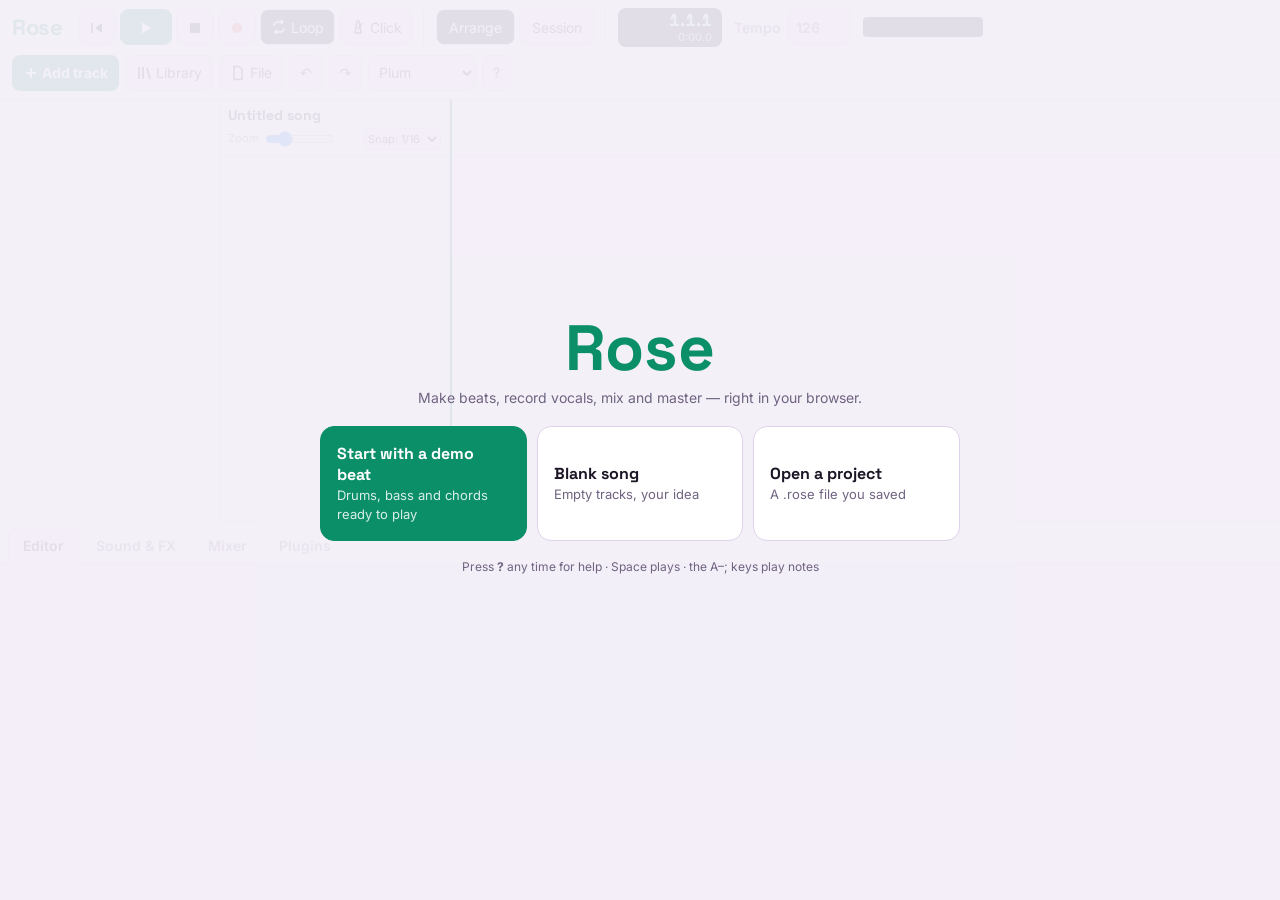
==== commit 35f53d0a: "Rose Web: automation lanes, Ableton-style session/clip launcher, FL-style linked patterns, group bus" ====
--- a/index.html
+++ b/index.html
@@ -34,6 +34,7 @@
       <button id="bLoop" class="tg" title="Loop the highlighted region (drag across the top of the ruler to set it)"><svg width="16" height="16"><use href="#i-loop"/></svg>&nbsp;Loop</button>
       <button id="bMet" class="tg" title="Metronome (M)"><svg width="16" height="16"><use href="#i-click"/></svg>&nbsp;Click</button>
     </div>
+    <div class="grp seg2" role="group" aria-label="View"><button id="vArr" class="tg on" title="Arrangement: your song on a timeline">Arrange</button><button id="vSes" class="tg" title="Session: launch clips and scenes live (Ableton style)">Session</button></div>
     <div class="lcd" title="Bar . beat . sixteenth"><span id="pos">1.1.1</span><small id="clock">0:00.0</small></div>
     <label class="bpm" title="Tempo in beats per minute">Tempo <input id="bpm" type="number" min="40" max="240" step="1" value="126"></label>
     <canvas id="mmeter" width="120" height="20" aria-label="Master level"></canvas>
@@ -76,6 +77,7 @@
   <button data-add="drums"><span class="ic">●</span><b>Drums</b><small>Kick, snare, hats — click steps to make a beat</small></button>
   <button data-add="audio"><span class="ic">~</span><b>Audio / vocals</b><small>Record a mic or drop in audio files</small></button>
   <button data-add="sampler"><span class="ic">S</span><b>Sampler</b><small>Play any sound across the keyboard</small></button>
+  <button data-add="group"><span class="ic">G</span><b>Group bus</b><small>Mix several tracks together (drums, vocals…)</small></button>
   <button data-add="external"><span class="ic">M</span><b>External MIDI</b><small>Play SHRUB, an FM-1 or a hardware synth</small></button>
 </div>
 <div class="pop" id="filePop" hidden>
--- a/css/rose.css
+++ b/css/rose.css
@@ -159,3 +159,36 @@
 #skin{height:36px;border:1px solid var(--line);background:var(--panel2);border-radius:8px;padding:0 6px}
 @media(max-width:760px){.lib{display:none}.grp{border:0;padding:0}}
 .pop[hidden],.help[hidden]{display:none}
+
+/* ---- pro features ---- */
+.seg2 .tg{padding:0 12px}
+.th .sm.au.on{background:var(--rose);color:var(--onacc)}.th .sm.au.has:not(.on){box-shadow:inset 0 -3px 0 var(--rose)}
+.autosel{height:22px;font-size:11px;border:1px solid var(--line);background:var(--panel);border-radius:5px;width:100%}
+.lane.autoon .clip{opacity:.35;pointer-events:none}
+svg.auto{position:absolute;left:0;top:0;z-index:3;cursor:crosshair}
+svg.auto path{fill:none;stroke:var(--rose);stroke-width:2}svg.auto path.flat{stroke-dasharray:4 4;opacity:.6}
+svg.auto circle{fill:var(--panel);stroke:var(--rose);stroke-width:2;cursor:grab}svg.auto circle:hover{fill:var(--rose)}
+svg.auto text{font:600 11px Inter;fill:var(--mute)}
+.clip.pat{border-style:dashed}
+.pattag{font-size:12px;color:var(--rose);font-weight:600}
+body.session .ruler{cursor:default}
+.scn{display:flex;gap:6px;padding:16px 6px 6px;align-items:center}
+.sstop{width:34px;height:30px;flex:none;border:1px solid var(--line);background:var(--panel2);border-radius:7px;cursor:pointer;font-size:12px}
+.sbtn{width:150px;flex:none;height:30px;border:1px solid var(--line);background:var(--panel2);border-radius:7px;cursor:pointer;font-weight:600;font-size:12px;display:flex;gap:6px;align-items:center;justify-content:center}
+.sbtn:hover{border-color:var(--rose)}
+.srow{height:68px;border-bottom:1px solid var(--line);display:flex;gap:6px;align-items:center;padding:0 6px;position:relative}
+.srow:nth-child(even){background:var(--lane2)}
+.srow .sstop{height:46px}
+.slot{width:150px;height:52px;flex:none;border:1px dashed var(--line);border-radius:8px;position:relative;cursor:pointer}
+.slot.full{border:1px solid var(--c);background:color-mix(in srgb,var(--c) 28%,var(--panel));display:flex;align-items:center;gap:6px;padding:0 6px;overflow:hidden}
+.slot.full span{font-size:12px;font-weight:600;white-space:nowrap;overflow:hidden;text-overflow:ellipsis}
+.slot.sel{outline:2px solid var(--ink)}
+.slot .go{width:28px;height:28px;flex:none;border-radius:6px;border:0;background:var(--panel);color:var(--ink);cursor:pointer;display:grid;place-items:center}
+.slot.live .go{background:var(--rose);color:var(--onacc)}
+.slot.queued .go{animation:pulse .5s infinite}
+.slot .prog{position:absolute;left:0;bottom:0;height:3px;background:var(--rose);width:0}
+.slot:not(.live) .prog{display:none}
+.specwrap{position:relative;height:110px;margin-bottom:8px;background:var(--lane);border:1px solid var(--line);border-radius:10px;overflow:hidden}
+.specwrap canvas{width:100%;height:100%;display:block}.specwrap span{position:absolute;left:10px;top:6px;font:600 11px Inter;color:var(--mute)}
+.outsel{width:100%;font-size:10px;height:22px;border:1px solid var(--line);background:var(--panel2);border-radius:5px}
+.pop button[disabled]{opacity:.4;cursor:default}
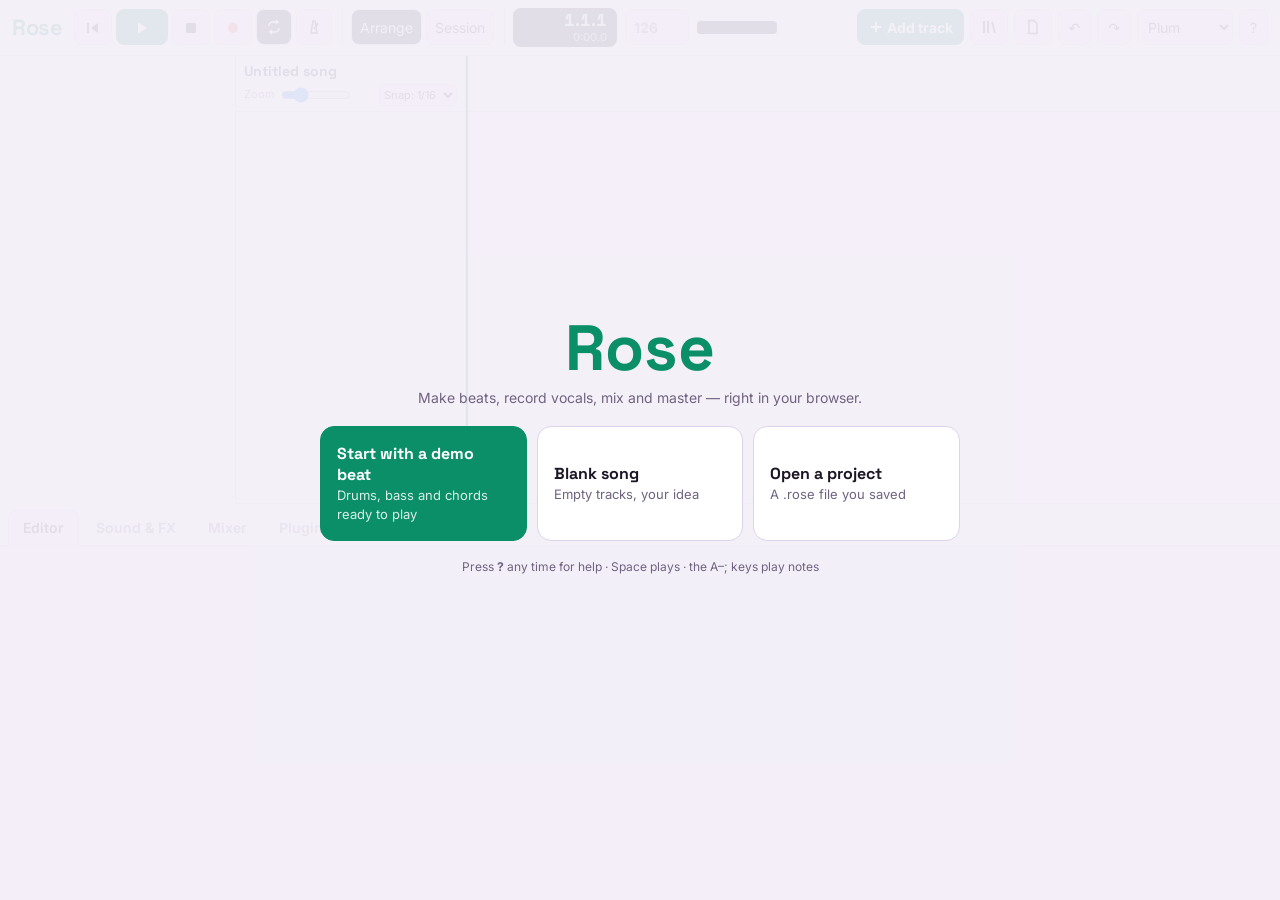
==== commit 18901594: "Rose Web: fit-to-screen layout (one-row toolbar, full-height mixer, column device rack, resizable do" ====
--- a/index.html
+++ b/index.html
@@ -31,18 +31,18 @@
       <button id="bPlay" class="ib play" title="Play / pause (Space)" aria-label="Play"><svg><use href="#i-play"/></svg></button>
       <button id="bStop" class="ib" title="Stop (Enter) — press twice to go back to the start" aria-label="Stop"><svg><use href="#i-stop"/></svg></button>
       <button id="bRec" class="ib rec" title="Record (R) — arm a track with ● first" aria-label="Record"><svg><use href="#i-rec"/></svg></button>
-      <button id="bLoop" class="tg" title="Loop the highlighted region (drag across the top of the ruler to set it)"><svg width="16" height="16"><use href="#i-loop"/></svg>&nbsp;Loop</button>
-      <button id="bMet" class="tg" title="Metronome (M)"><svg width="16" height="16"><use href="#i-click"/></svg>&nbsp;Click</button>
+      <button id="bLoop" class="tg" aria-label="Loop" title="Loop — loops the highlighted region (drag across the top of the ruler to set it)"><svg width="16" height="16"><use href="#i-loop"/></svg><span class="lbl">&nbsp;Loop</span></button>
+      <button id="bMet" class="tg" aria-label="Metronome" title="Metronome / click (M)"><svg width="16" height="16"><use href="#i-click"/></svg><span class="lbl">&nbsp;Click</span></button>
     </div>
     <div class="grp seg2" role="group" aria-label="View"><button id="vArr" class="tg on" title="Arrangement: your song on a timeline">Arrange</button><button id="vSes" class="tg" title="Session: launch clips and scenes live (Ableton style)">Session</button></div>
     <div class="lcd" title="Bar . beat . sixteenth"><span id="pos">1.1.1</span><small id="clock">0:00.0</small></div>
-    <label class="bpm" title="Tempo in beats per minute">Tempo <input id="bpm" type="number" min="40" max="240" step="1" value="126"></label>
+    <label class="bpm" title="Tempo in beats per minute"><span class="lbl">Tempo</span> <input id="bpm" type="number" min="40" max="240" step="1" value="126"></label>
     <canvas id="mmeter" width="120" height="20" aria-label="Master level"></canvas>
     <div class="spacer"></div>
     <div class="menu">
-      <button id="bAdd" class="tb accent" aria-haspopup="true"><svg><use href="#i-plus"/></svg>&nbsp;Add track</button>
-      <button id="bLib" class="tb" title="Show or hide the sounds & effects library"><svg><use href="#i-lib"/></svg>&nbsp;Library</button>
-      <button id="bFile" class="tb" aria-haspopup="true"><svg><use href="#i-file"/></svg>&nbsp;File</button>
+      <button id="bAdd" class="tb accent" aria-haspopup="true"><svg><use href="#i-plus"/></svg><span class="lbl">&nbsp;Add track</span></button>
+      <button id="bLib" class="tb" title="Show or hide the sounds & effects library"><svg><use href="#i-lib"/></svg><span class="lbl">&nbsp;Library</span></button>
+      <button id="bFile" class="tb" aria-haspopup="true"><svg><use href="#i-file"/></svg><span class="lbl">&nbsp;File</span></button>
       <button id="bUndo" class="tb" title="Undo (Ctrl+Z)" aria-label="Undo">↶</button><button id="bRedo" class="tb" title="Redo (Ctrl+Shift+Z)" aria-label="Redo">↷</button>
       <select id="skin" aria-label="Colour theme" title="Colour theme"><option value="">Plum</option><option value="ocean">Ocean</option><option value="sunset">Sunset</option><option value="studio">Studio light</option></select>
       <button id="bHelp" class="tb" title="How to use Rose (?)" aria-label="Help">?</button>
@@ -60,7 +60,7 @@
     </div>
   </main>
 
-  <section class="dock">
+  <section class="dock"><div class="dockgrip" id="dockgrip" title="Drag to resize" role="separator" aria-orientation="horizontal"></div>
     <nav class="tabs" role="tablist">
       <button data-tab="editor" class="on" title="Edit notes, drums or audio of the selected clip">Editor</button><button data-tab="devices" title="Instrument and effects of the selected track">Sound &amp; FX</button><button data-tab="mixer" title="Levels, panning, sends and meters">Mixer</button><button data-tab="plugins" title="VST, SHRUB, web plugins and MIDI">Plugins</button>
       <span class="dockinfo" id="dockinfo"></span>
--- a/css/rose.css
+++ b/css/rose.css
@@ -192,3 +192,56 @@
 .specwrap canvas{width:100%;height:100%;display:block}.specwrap span{position:absolute;left:10px;top:6px;font:600 11px Inter;color:var(--mute)}
 .outsel{width:100%;font-size:10px;height:22px;border:1px solid var(--line);background:var(--panel2);border-radius:5px}
 .pop button[disabled]{opacity:.4;cursor:default}
+
+/* ---- fit-to-screen layout ---- */
+#app{grid-template-rows:auto minmax(120px,1fr) var(--dockH,44vh)}
+.top{flex-wrap:nowrap;gap:8px;overflow:hidden}
+.top .menu{flex-wrap:nowrap}
+#bLoop,#bMet{padding:0 9px}
+#bLoop .lbl,#bMet .lbl{display:none}
+#mmeter{width:80px}
+#skin{width:96px}
+@media(max-width:1380px){#bLib .lbl,#bFile .lbl{display:none}.seg2 .tg{padding:0 8px}.bpm .lbl{display:none}}
+@media(max-width:1180px){#bAdd .lbl{display:none}#mmeter{display:none}}
+.dock{position:relative}
+.dockgrip{position:absolute;left:0;right:0;top:-4px;height:8px;cursor:ns-resize;z-index:6}
+.dockgrip::after{content:"";position:absolute;left:50%;top:2px;width:44px;height:4px;margin-left:-22px;border-radius:2px;background:var(--line)}
+.dockgrip:hover::after{background:var(--rose)}
+/* mixer fills the panel: faders stretch to the available height */
+#mixer:not([hidden]){display:flex;flex-direction:column;overflow-x:auto;overflow-y:hidden;gap:8px}
+.specwrap{height:64px;flex:none;margin:0}
+.mix{flex:1;min-height:0;align-items:stretch}
+.ch{min-height:0}
+.ch .fz{min-height:40px}
+.ch .fader{height:auto}
+/* device rack: cards fill the height, controls flow into extra columns instead of scrolling */
+#devices:not([hidden]){overflow-x:auto;overflow-y:hidden}
+.rack{height:100%;min-height:0}
+.dev{max-width:none;min-width:240px;height:100%;min-height:0}
+.dev .ps{display:grid;grid-auto-flow:column;grid-auto-columns:250px;gap:5px 18px;overflow:hidden;align-content:start;flex:1;min-height:0}
+.pr{height:24px}
+.addfx{height:100%;justify-content:flex-start}
+/* compact library: two columns of chips, details on hover */
+.lib{width:236px;padding:6px 8px}
+.lib h5{margin:10px 2px 4px}
+.lib .chips2{display:grid;grid-template-columns:1fr 1fr;gap:4px}
+.lib .chips2 button{padding:6px 7px;font-size:12px;border:1px solid var(--line);background:var(--panel2);white-space:nowrap;overflow:hidden;text-overflow:ellipsis;border-radius:7px}
+.lib .chips2 button:hover{border-color:var(--rose)}
+.lib .chips2 button.wide{grid-column:1/-1}
+.seq .st{height:22px}
+.dev.dim{opacity:.75}
+.dev.pads{min-width:300px}
+.padbar{display:flex;flex-wrap:wrap;gap:6px;padding:8px 10px 4px;align-items:center;font-size:12px}
+.padbar select{height:26px;border:1px solid var(--line);background:var(--panel2);border-radius:5px}
+.padgrid{display:grid;grid-template-columns:repeat(4,1fr);gap:6px;padding:8px 10px;flex:1;min-height:0}
+.padgrid button{border:1px solid var(--line);background:var(--panel2);border-radius:8px;cursor:pointer;display:flex;flex-direction:column;align-items:center;justify-content:center;min-height:40px;touch-action:none}
+.padgrid button:active,.padgrid button:hover{border-color:var(--rose)}.padgrid button:active{background:var(--rose);color:var(--onacc)}
+.padgrid b{font:700 15px 'Space Grotesk'}.padgrid small{font-size:11px;color:var(--mute)}
+#prSw{height:30px;border:1px solid var(--line);background:var(--panel);border-radius:6px}
+/* mixer: spectrum beside the strips so faders get the full height */
+#mixer:not([hidden]){flex-direction:row}
+#mixer .mix{order:1;flex:none}
+#mixer .specwrap{order:2;flex:1 0 260px;height:auto;min-width:260px}
+.ch{gap:3px;padding:5px 4px}
+.ch .snd{gap:1px 4px}
+.rack>.dev,.rack>.addfx{flex:none}
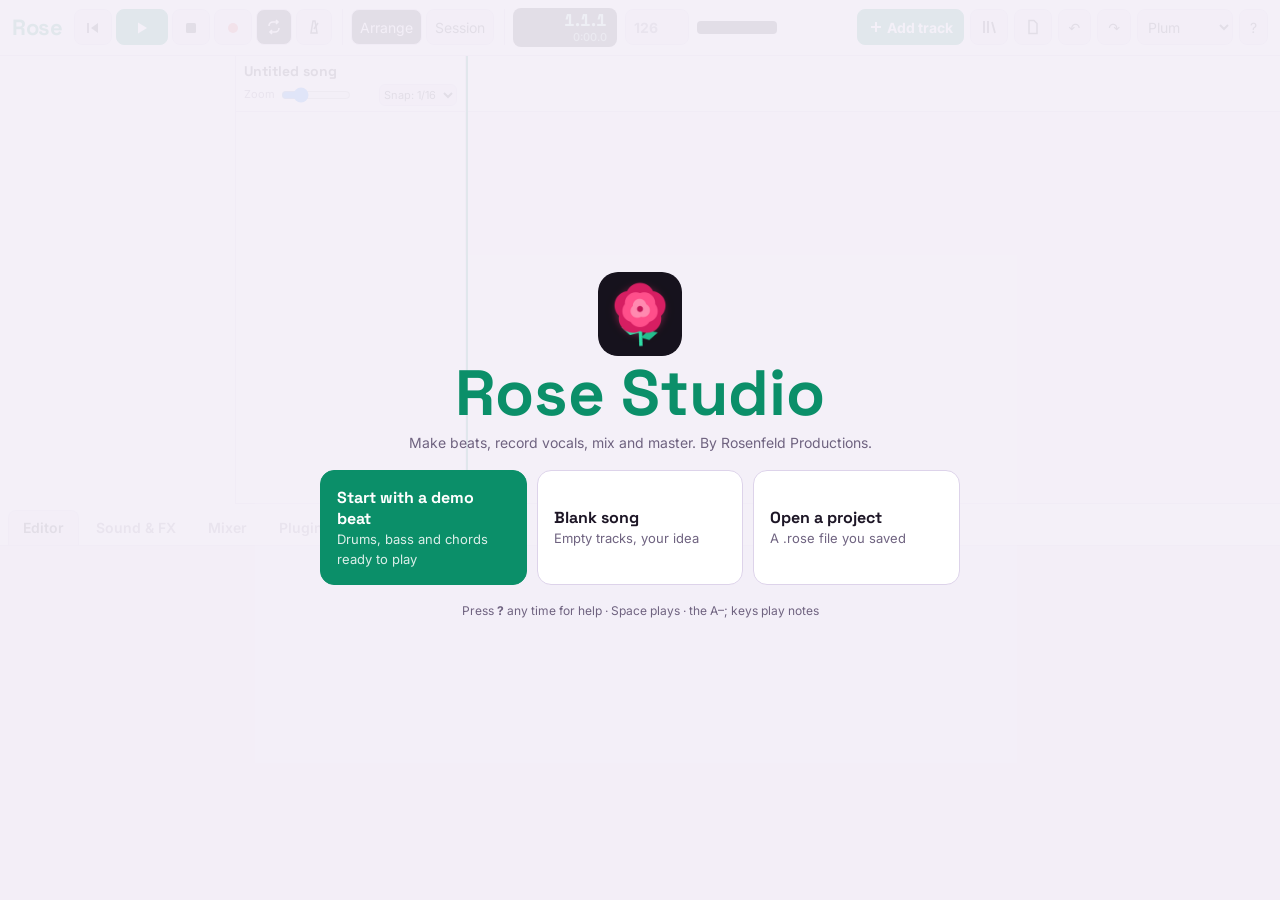
==== commit 2a5fb8ed: "Rose Studio 1.0: double-click controls (reset, type values, quick actions), installable offline web " ====
--- a/index.html
+++ b/index.html
@@ -3,11 +3,17 @@
 <head>
 <meta charset="utf-8">
 <meta name="viewport" content="width=device-width, initial-scale=1">
-<title>Rose DAW</title>
+<title>Rose Studio</title>
 <meta name="description" content="Rose — a browser DAW by Rosenfeld Productions: arrange, record, sequence, mix and master.">
 <link rel="preconnect" href="https://fonts.googleapis.com">
 <link href="https://fonts.googleapis.com/css2?family=Space+Grotesk:wght@500;700&family=Inter:wght@400;500;600&display=swap" rel="stylesheet">
 <link rel="stylesheet" href="css/rose.css">
+<link rel="manifest" href="manifest.webmanifest">
+<link rel="icon" href="icons/favicon-64.png" type="image/png">
+<link rel="apple-touch-icon" href="icons/apple-touch-icon.png">
+<meta name="theme-color" content="#16121d">
+<meta name="apple-mobile-web-app-capable" content="yes">
+<meta name="apple-mobile-web-app-title" content="Rose">
 <script>try{const s=localStorage.getItem('rose:skin');if(s)document.documentElement.dataset.skin=s}catch{}</script>
 </head>
 <body>
@@ -25,7 +31,7 @@
 </svg>
 <div id="app">
   <header class="top">
-    <div class="brand">Rose</div>
+    <button class="brand" id="bAbout" title="About Rose Studio">Rose</button>
     <div class="grp" role="group" aria-label="Transport">
       <button id="bHome" class="ib" title="Back to start (Home)" aria-label="Back to start"><svg><use href="#i-home"/></svg></button>
       <button id="bPlay" class="ib play" title="Play / pause (Space)" aria-label="Play"><svg><use href="#i-play"/></svg></button>
@@ -86,12 +92,14 @@
   <button id="bSave"><span class="ic">↓</span><b>Save project</b><small>Download a .rose file (Ctrl+S)</small></button>
   <button id="bImportBtn"><span class="ic">~</span><b>Import audio…</b><small>WAV, MP3, M4A, OGG, FLAC</small></button>
   <button id="bExport"><span class="ic">♫</span><b>Export WAV</b><small>Mixdown of the whole song</small></button>
+  <button id="bInstall"><span class="ic">⇩</span><b>Install Rose app</b><small>Get Rose on your Dock / desktop — works offline</small></button>
+  <button id="bDownload"><span class="ic">◆</span><b>Download desktop app</b><small>Mac &amp; Windows — runs VST3 / AU plugins</small></button>
 </div>
 <input id="fOpen" type="file" accept=".rose,application/json" hidden>
 <input id="fImport" type="file" accept="audio/*" multiple hidden>
 
 <div class="start" id="startScreen"><div>
-  <h1>Rose</h1><p>Make beats, record vocals, mix and master — right in your browser.</p>
+  <img src="icons/icon-192.png" alt="" width="84" height="84" style="border-radius:20px"><h1>Rose Studio</h1><p>Make beats, record vocals, mix and master. By Rosenfeld Productions.</p>
   <div class="choices">
     <button class="choice main" id="bStart"><b id="startLabel">Start with a demo beat</b><span id="startSub">Drums, bass and chords ready to play</span></button>
     <button class="choice" id="bBlank"><b>Blank song</b><span>Empty tracks, your idea</span></button>
--- a/css/rose.css
+++ b/css/rose.css
@@ -245,3 +245,9 @@
 .ch{gap:3px;padding:5px 4px}
 .ch .snd{gap:1px 4px}
 .rack>.dev,.rack>.addfx{flex:none}
+.valedit{width:100%;height:22px;border:1px solid var(--rose);border-radius:5px;background:var(--panel);color:var(--ink);font:inherit;text-align:right;padding:0 4px}
+.lcd .valedit{width:88px;font:700 16px 'Space Grotesk',monospace;text-align:right;background:transparent;color:var(--lcdink)}
+.lcd{cursor:text}.th .cs{cursor:pointer}
+.brand{border:0;background:transparent;cursor:pointer;padding:0}
+.help .card ol{color:var(--ink)}.help .card p{line-height:1.55}
+.help .card a.tb{text-decoration:none;margin:4px 6px 4px 0}
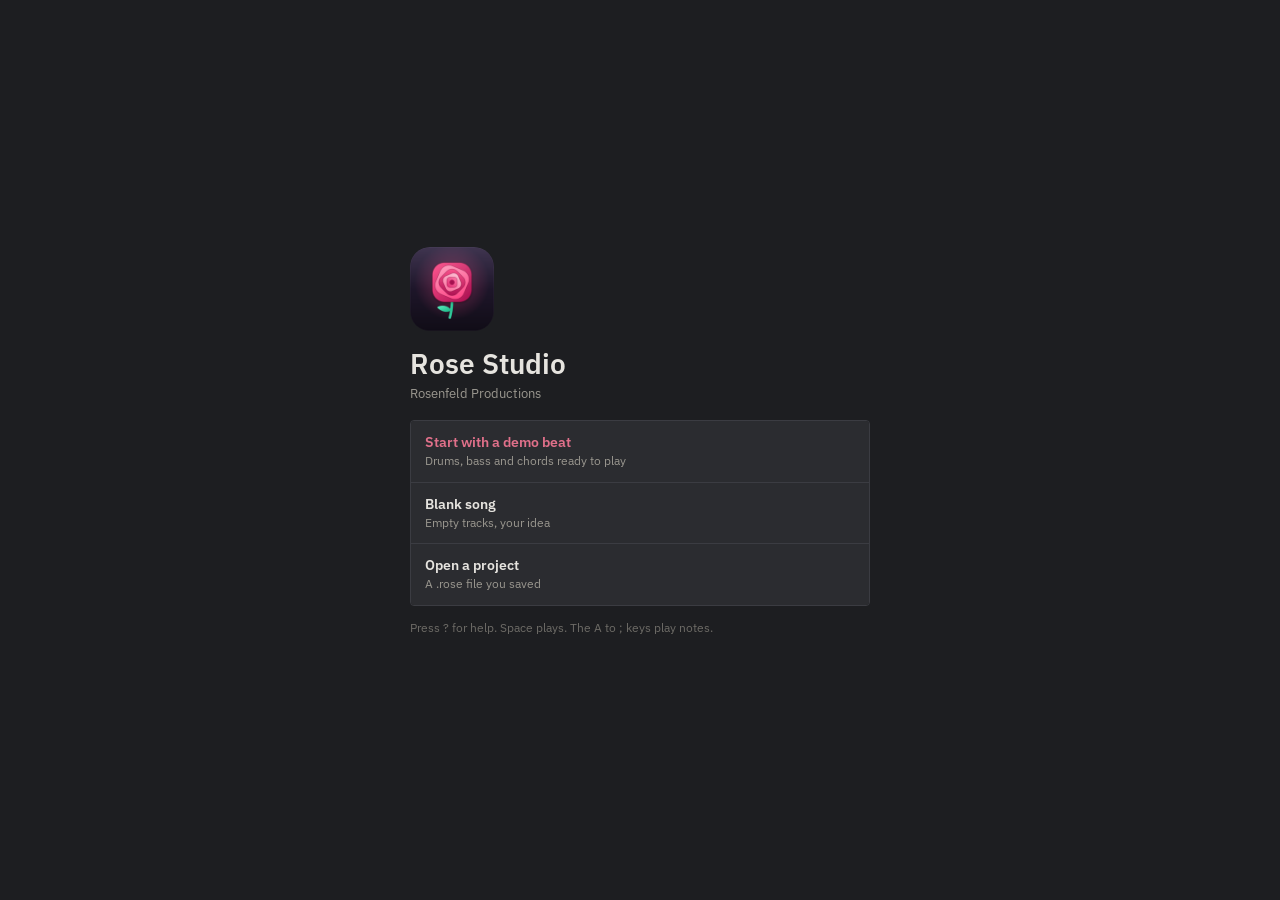
==== commit 91eec35e: "Rose Studio 1.1: Graphite console redesign, new logo, cut/copy/paste, scissors tool, clip fades and " ====
--- a/index.html
+++ b/index.html
@@ -6,12 +6,13 @@
 <title>Rose Studio</title>
 <meta name="description" content="Rose — a browser DAW by Rosenfeld Productions: arrange, record, sequence, mix and master.">
 <link rel="preconnect" href="https://fonts.googleapis.com">
-<link href="https://fonts.googleapis.com/css2?family=Space+Grotesk:wght@500;700&family=Inter:wght@400;500;600&display=swap" rel="stylesheet">
+<link href="https://fonts.googleapis.com/css2?family=IBM+Plex+Sans:wght@400;500;600&display=swap" rel="stylesheet">
 <link rel="stylesheet" href="css/rose.css">
 <link rel="manifest" href="manifest.webmanifest">
+<link rel="icon" href="icons/logo.svg" type="image/svg+xml">
 <link rel="icon" href="icons/favicon-64.png" type="image/png">
 <link rel="apple-touch-icon" href="icons/apple-touch-icon.png">
-<meta name="theme-color" content="#16121d">
+<meta name="theme-color" content="#2b2c30">
 <meta name="apple-mobile-web-app-capable" content="yes">
 <meta name="apple-mobile-web-app-title" content="Rose">
 <script>try{const s=localStorage.getItem('rose:skin');if(s)document.documentElement.dataset.skin=s}catch{}</script>
@@ -31,7 +32,7 @@
 </svg>
 <div id="app">
   <header class="top">
-    <button class="brand" id="bAbout" title="About Rose Studio">Rose</button>
+    <button class="brand" id="bAbout" title="About Rose Studio"><img src="icons/logo.svg" alt="" width="28" height="28">Rose</button>
     <div class="grp" role="group" aria-label="Transport">
       <button id="bHome" class="ib" title="Back to start (Home)" aria-label="Back to start"><svg><use href="#i-home"/></svg></button>
       <button id="bPlay" class="ib play" title="Play / pause (Space)" aria-label="Play"><svg><use href="#i-play"/></svg></button>
@@ -40,6 +41,7 @@
       <button id="bLoop" class="tg" aria-label="Loop" title="Loop — loops the highlighted region (drag across the top of the ruler to set it)"><svg width="16" height="16"><use href="#i-loop"/></svg><span class="lbl">&nbsp;Loop</span></button>
       <button id="bMet" class="tg" aria-label="Metronome" title="Metronome / click (M)"><svg width="16" height="16"><use href="#i-click"/></svg><span class="lbl">&nbsp;Click</span></button>
     </div>
+    <div class="grp seg2" role="group" aria-label="Edit tool"><button id="tSel" class="tg on" title="Pointer tool (1): move, resize, fade and loop clips" aria-label="Pointer tool"><svg width="16" height="16" viewBox="0 0 16 16"><path d="M3 2l9 6-4 1 2 5-2 1-2-5-3 3z" fill="currentColor"/></svg></button><button id="tSplit" class="tg" title="Scissors tool (3): click a clip to split it — or Alt-click with any tool" aria-label="Scissors tool"><svg width="16" height="16" viewBox="0 0 16 16"><circle cx="4" cy="12" r="2.3" fill="none" stroke="currentColor" stroke-width="1.6"/><circle cx="12" cy="12" r="2.3" fill="none" stroke="currentColor" stroke-width="1.6"/><path d="M5.5 10.3 12 2M10.5 10.3 4 2" stroke="currentColor" stroke-width="1.6"/></svg></button></div>
     <div class="grp seg2" role="group" aria-label="View"><button id="vArr" class="tg on" title="Arrangement: your song on a timeline">Arrange</button><button id="vSes" class="tg" title="Session: launch clips and scenes live (Ableton style)">Session</button></div>
     <div class="lcd" title="Bar . beat . sixteenth"><span id="pos">1.1.1</span><small id="clock">0:00.0</small></div>
     <label class="bpm" title="Tempo in beats per minute"><span class="lbl">Tempo</span> <input id="bpm" type="number" min="40" max="240" step="1" value="126"></label>
@@ -50,7 +52,7 @@
       <button id="bLib" class="tb" title="Show or hide the sounds & effects library"><svg><use href="#i-lib"/></svg><span class="lbl">&nbsp;Library</span></button>
       <button id="bFile" class="tb" aria-haspopup="true"><svg><use href="#i-file"/></svg><span class="lbl">&nbsp;File</span></button>
       <button id="bUndo" class="tb" title="Undo (Ctrl+Z)" aria-label="Undo">↶</button><button id="bRedo" class="tb" title="Redo (Ctrl+Shift+Z)" aria-label="Redo">↷</button>
-      <select id="skin" aria-label="Colour theme" title="Colour theme"><option value="">Plum</option><option value="ocean">Ocean</option><option value="sunset">Sunset</option><option value="studio">Studio light</option></select>
+      <select id="skin" aria-label="Colour theme" title="Colour theme"><option value="">Graphite</option><option value="slate">Slate</option><option value="daylight">Daylight</option></select>
       <button id="bHelp" class="tb" title="How to use Rose (?)" aria-label="Help">?</button>
     </div>
   </header>
@@ -79,33 +81,33 @@
 </div>
 
 <div class="pop" id="addPop" hidden>
-  <button data-add="synth"><span class="ic">♪</span><b>Instrument</b><small>Synth for leads, chords, bass and pads</small></button>
-  <button data-add="drums"><span class="ic">●</span><b>Drums</b><small>Kick, snare, hats — click steps to make a beat</small></button>
-  <button data-add="audio"><span class="ic">~</span><b>Audio / vocals</b><small>Record a mic or drop in audio files</small></button>
-  <button data-add="sampler"><span class="ic">S</span><b>Sampler</b><small>Play any sound across the keyboard</small></button>
-  <button data-add="group"><span class="ic">G</span><b>Group bus</b><small>Mix several tracks together (drums, vocals…)</small></button>
-  <button data-add="external"><span class="ic">M</span><b>External MIDI</b><small>Play SHRUB, an FM-1 or a hardware synth</small></button>
+  <button data-add="synth"><b>Instrument</b><small>Synth for leads, chords, bass and pads</small></button>
+  <button data-add="drums"><b>Drums</b><small>Kick, snare, hats — click steps to make a beat</small></button>
+  <button data-add="audio"><b>Audio / vocals</b><small>Record a mic or drop in audio files</small></button>
+  <button data-add="sampler"><b>Sampler</b><small>Play any sound across the keyboard</small></button>
+  <button data-add="group"><b>Group bus</b><small>Mix several tracks together (drums, vocals…)</small></button>
+  <button data-add="external"><b>External MIDI</b><small>Play SHRUB, an FM-1 or a hardware synth</small></button>
 </div>
 <div class="pop" id="filePop" hidden>
-  <button id="bNew"><span class="ic">+</span><b>New song</b><small>Start fresh (you can undo)</small></button>
-  <button id="bOpenBtn"><span class="ic">↑</span><b>Open project…</b><small>A .rose file</small></button>
-  <button id="bSave"><span class="ic">↓</span><b>Save project</b><small>Download a .rose file (Ctrl+S)</small></button>
-  <button id="bImportBtn"><span class="ic">~</span><b>Import audio…</b><small>WAV, MP3, M4A, OGG, FLAC</small></button>
-  <button id="bExport"><span class="ic">♫</span><b>Export WAV</b><small>Mixdown of the whole song</small></button>
-  <button id="bInstall"><span class="ic">⇩</span><b>Install Rose app</b><small>Get Rose on your Dock / desktop — works offline</small></button>
-  <button id="bDownload"><span class="ic">◆</span><b>Download desktop app</b><small>Mac &amp; Windows — runs VST3 / AU plugins</small></button>
+  <button id="bNew"><b>New song</b><small>Start fresh (you can undo)</small></button>
+  <button id="bOpenBtn"><b>Open project…</b><small>A .rose file</small></button>
+  <button id="bSave"><b>Save project</b><small>Download a .rose file (Ctrl+S)</small></button>
+  <button id="bImportBtn"><b>Import audio…</b><small>WAV, MP3, M4A, OGG, FLAC</small></button>
+  <button id="bExport"><b>Export WAV</b><small>Mixdown of the whole song</small></button>
+  <button id="bInstall"><b>Install Rose app</b><small>Get Rose on your Dock / desktop — works offline</small></button>
+  <button id="bDownload"><b>Download desktop app</b><small>Mac &amp; Windows — runs VST3 / AU plugins</small></button>
 </div>
 <input id="fOpen" type="file" accept=".rose,application/json" hidden>
 <input id="fImport" type="file" accept="audio/*" multiple hidden>
 
 <div class="start" id="startScreen"><div>
-  <img src="icons/icon-192.png" alt="" width="84" height="84" style="border-radius:20px"><h1>Rose Studio</h1><p>Make beats, record vocals, mix and master. By Rosenfeld Productions.</p>
+  <img src="icons/icon-192.png" alt="" width="84" height="84" style="border-radius:20px"><h1>Rose Studio</h1><p>Rosenfeld Productions</p>
   <div class="choices">
     <button class="choice main" id="bStart"><b id="startLabel">Start with a demo beat</b><span id="startSub">Drums, bass and chords ready to play</span></button>
     <button class="choice" id="bBlank"><b>Blank song</b><span>Empty tracks, your idea</span></button>
     <button class="choice" id="bOpenStart"><b>Open a project</b><span>A .rose file you saved</span></button>
   </div>
-  <p class="small">Press <b>?</b> any time for help · Space plays · the A–; keys play notes</p>
+  <p class="small">Press ? for help. Space plays. The A to ; keys play notes.</p>
 </div></div>
 <div class="toast" id="toast" role="status"></div>
 <script type="module" src="js/app.js"></script>
--- a/css/rose.css
+++ b/css/rose.css
@@ -1,253 +1,254 @@
-/* VOICE: friendly, focused studio — big clear controls, colour reserved for music and one accent
-   IDEA: a modern hardware groovebox: plum body, mint 'go' accent, red only for record
-   PICTURE: the arrangement, clips in track colours, the playhead in the accent
-   COLOUR and TYPE: 4 switchable skins (Plum/mint default, Ocean/amber, Sunset/orange, Studio light/blue); Space Grotesk labels, Inter UI
-   LAYOUT: toolbar, library | headers | lanes, tabbed dock (editor, devices, mixer, plugins) */
-:root{color-scheme:light dark;--rec:#e5484d;
---bg:light-dark(#f3eff8,#16121d);--panel:light-dark(#ffffff,#1f1929);--panel2:light-dark(#f1ebf8,#29213a);--line:light-dark(#ddd3ea,#3b3150);
---ink:light-dark(#1d1626,#f5f0fb);--mute:light-dark(#6f6380,#ab9fc0);--rose:light-dark(#0b8f69,#2fe0a8);--onacc:light-dark(#fff,#0d1f18);
---lane:light-dark(#faf8fd,#191422);--lane2:light-dark(#f3eef9,#1d1727);--grid:light-dark(#e7e0f0,#2a2238);--lcd:light-dark(#1d1626,#0c0910);--lcdink:light-dark(#b9f5df,#b9f5df)}
-:root[data-skin=ocean]{--bg:light-dark(#eef4f4,#0f1719);--panel:light-dark(#fff,#162125);--panel2:light-dark(#e6efef,#1d2b30);--line:light-dark(#cfdcdc,#2b3d43);--ink:light-dark(#10201f,#eef6f5);--mute:light-dark(#5b7272,#93aaa9);--rose:light-dark(#c77400,#ffb547);--onacc:#1b1203;--lane:light-dark(#f7fbfb,#121c1f);--lane2:light-dark(#edf4f4,#162226);--grid:light-dark(#dbe7e7,#22333a);--lcdink:#ffe2b0}
-:root[data-skin=sunset]{--bg:light-dark(#fbf3ee,#1a1210);--panel:light-dark(#fff,#241815);--panel2:light-dark(#f7e9e1,#2f201b);--line:light-dark(#ead5ca,#45302a);--ink:light-dark(#2a1712,#fbf1ea);--mute:light-dark(#7d6156,#c0a596);--rose:light-dark(#d9480f,#ff7a45);--onacc:#fff;--lane:light-dark(#fffaf7,#1e1512);--lane2:light-dark(#f9eee8,#231915);--grid:light-dark(#f0e0d7,#36251f);--lcdink:#ffd2bd}
-:root[data-skin=studio]{color-scheme:light;--bg:#eceae6;--panel:#fbfaf8;--panel2:#f2f0ec;--line:#d6d2cb;--ink:#1c1b1a;--mute:#6c6862;--rose:#2563eb;--onacc:#fff;--lane:#f7f6f3;--lane2:#efede9;--grid:#e3e0da;--lcd:#1c1b1a;--lcdink:#cfe0ff}
-:root[data-theme=light]{color-scheme:light}:root[data-theme=dark]{color-scheme:dark}
+/* Rose Studio — "Graphite console"
+   A working instrument, not a web page: mid-grey chassis, darker deck for the music, 1px lines, tight 3px corners.
+   Colour carries meaning only: track colours on clips, green = playing, red = recording, muted rose = playhead and selection.
+   One typeface (IBM Plex Sans) at DAW density, tabular numerals for every readout. */
+:root{color-scheme:dark;
+--chassis:#2b2c30;--chassis2:#323338;--deck:#1d1e21;--well:#18191b;--lane:#212226;--lane2:#24252a;--grid:#2c2d32;--line:#3b3c42;--line2:#4a4b52;
+--ink:#e6e4df;--mute:#9a978f;--faint:#6d6b66;--sel:#e0708a;--onsel:#1b0f13;--play:#5cc46a;--rec:#e5484d;--warn:#f0b43c;
+--lcd:#141516;--lcdink:#f1d9b0;--r:3px;--f:"IBM Plex Sans",system-ui,-apple-system,"Segoe UI",sans-serif;
+/* legacy names used by scripts */
+--bg:var(--deck);--panel:var(--chassis);--panel2:var(--chassis2);--rose:var(--sel);--onacc:var(--onsel)}
+:root[data-skin=daylight]{color-scheme:light;--chassis:#d8d6d1;--chassis2:#cecbc5;--deck:#e9e7e2;--well:#f6f5f2;--lane:#f1efea;--lane2:#ebe9e3;--grid:#dedbd4;--line:#bdb9b1;--line2:#a9a49b;
+--ink:#1f1e1c;--mute:#5f5c56;--faint:#8b877f;--sel:#c2446a;--onsel:#fff;--lcd:#2a2a2b;--lcdink:#f1d9b0}
+:root[data-skin=slate]{--chassis:#262b33;--chassis2:#2d333c;--deck:#1a1e24;--well:#15181d;--lane:#1d2128;--lane2:#20252c;--grid:#2a3039;--line:#363d47;--line2:#465060;--ink:#e3e7ec;--mute:#93a0ae;--faint:#677381;--sel:#d9758d}
 *{box-sizing:border-box;min-width:0}
 html,body{height:100%;margin:0}
-body{background:var(--bg);color:var(--ink);font:14px/1.4 Inter,system-ui,sans-serif;overflow:hidden}
+body{background:var(--deck);color:var(--ink);font:13px/1.35 var(--f);font-variant-numeric:tabular-nums;overflow:hidden;-webkit-font-smoothing:antialiased}
 button,select,input{font:inherit;color:inherit}
-#app{display:grid;grid-template-rows:auto minmax(0,1fr) minmax(180px,42vh);height:100vh}
-:focus-visible{outline:2px solid var(--rose);outline-offset:1px}
-.top{display:flex;flex-wrap:wrap;align-items:center;gap:8px 12px;padding:8px 12px;background:var(--panel);border-bottom:1px solid var(--line)}
-.brand{font:700 22px 'Space Grotesk',Inter,sans-serif;color:var(--rose);letter-spacing:-.02em;margin-right:4px}
-.transport{display:flex;gap:4px;align-items:center}
-.ib{width:38px;height:36px;border:1px solid var(--line);background:var(--panel2);border-radius:8px;cursor:pointer;font-size:15px}
-.ib.play.on{background:var(--rose);color:var(--onacc);border-color:var(--rose)}.ib.rec{color:var(--rec)}.ib.rec.on{background:var(--rec);color:#fff;animation:pulse 1s infinite}
-@keyframes pulse{50%{opacity:.6}}
-.tg,.tb{height:36px;border:1px solid var(--line);background:var(--panel2);border-radius:8px;padding:0 10px;cursor:pointer;display:inline-flex;align-items:center;white-space:nowrap}
-.tg.on{background:var(--ink);color:var(--bg)}
-.tb.accent{background:var(--rose);border-color:var(--rose);color:var(--onacc);font-weight:700}
-.lcd{display:flex;flex-direction:column;align-items:flex-end;background:var(--lcd);color:var(--lcdink);border-radius:8px;padding:3px 10px;font:700 17px/1.1 'Space Grotesk',monospace;min-width:104px;font-variant-numeric:tabular-nums}
-.lcd small{font:500 11px Inter;color:var(--lcdink);opacity:.7}
-.bpm{display:flex;align-items:center;gap:6px;font-weight:600;color:var(--mute)}.bpm input{width:64px;height:36px;border:1px solid var(--line);border-radius:8px;background:var(--panel2);padding:0 8px;font-weight:700}
-#mmeter{border-radius:4px;background:var(--lcd)}
-.spacer{flex:1}.menu{display:flex;flex-wrap:wrap;gap:6px}.file{position:relative}
-/* arrangement */
-.arr{display:grid;grid-template-columns:230px minmax(0,1fr);overflow:hidden;border-bottom:1px solid var(--line)}
-.heads{background:var(--panel);border-right:1px solid var(--line);overflow:hidden;display:flex;flex-direction:column}
-.hcorner{height:56px;padding:6px 8px;border-bottom:1px solid var(--line);display:grid;grid-template-columns:1fr auto;gap:4px;align-items:center}
-.hcorner input#songName{grid-column:1/-1;border:0;background:transparent;font:700 14px 'Space Grotesk';padding:0}
-.hint{font-size:11px;color:var(--mute);display:flex;align-items:center;gap:4px}.hint input{width:70px}
-#snap{font-size:11px;border:1px solid var(--line);background:var(--panel2);border-radius:6px;height:22px}
-#hlist{overflow:hidden;flex:1}
-.th{height:68px;border-bottom:1px solid var(--line);display:grid;grid-template-columns:6px 1fr;cursor:pointer}
-.th.sel{background:var(--panel2)}.th .cs{background:var(--c)}
-.th .body{padding:4px 6px 3px 8px;display:flex;flex-direction:column;gap:2px}
-.th .name{border:0;background:transparent;font-weight:600;padding:0;width:100%}
-.th .row{display:flex;gap:3px;align-items:center}
-.th .sm{height:21px;min-width:24px;border:1px solid var(--line);background:var(--panel);border-radius:5px;font-size:11px;font-weight:700;cursor:pointer;padding:0 5px}
-.th .sm.on.m{background:#f59e0b;color:#111}.th .sm.on.s{background:#3b82f6;color:#fff}.th .sm.on.a{background:var(--rec);color:#fff}
-.th .vol{flex:1;accent-color:var(--c)}
-.th .kind{font-size:11px;color:var(--mute);white-space:nowrap;overflow:hidden;text-overflow:ellipsis}
-.lanesWrap{position:relative;overflow:auto;background:var(--lane)}
-.ruler{position:sticky;top:0;z-index:3;height:56px;background:var(--panel);border-bottom:1px solid var(--line);cursor:pointer}
-.ruler .bar{position:absolute;top:30px;bottom:0;border-left:1px solid var(--line);font:600 11px 'Space Grotesk';color:var(--mute);padding:2px 4px}
-.ruler .loopr{position:absolute;top:6px;height:20px;background:color-mix(in srgb,var(--rose) 25%,transparent);border:1px solid var(--rose);border-radius:4px;cursor:grab}
-.ruler .loopr.off{opacity:.35}
-.lanes{position:relative}
-.lane{height:68px;border-bottom:1px solid var(--line);position:relative}
-.lane:nth-child(even){background:var(--lane2)}
-.clip{position:absolute;top:4px;height:60px;border-radius:6px;background:color-mix(in srgb,var(--c) 30%,var(--panel));border:1px solid var(--c);overflow:hidden;cursor:grab;user-select:none}
-.clip.sel{outline:2px solid var(--ink);z-index:2}
-.clip .cn{position:absolute;left:5px;top:2px;font-size:11px;font-weight:700;white-space:nowrap;pointer-events:none;text-shadow:0 0 3px var(--panel)}
-.clip canvas{position:absolute;inset:16px 0 0 0;width:100%;height:44px;pointer-events:none}
-.clip .rs{position:absolute;right:0;top:0;bottom:0;width:8px;cursor:ew-resize}
-.playhead{position:absolute;top:0;width:2px;background:var(--rose);pointer-events:none;z-index:4;height:100%;left:0}
-.loopshade{position:absolute;top:0;bottom:0;background:color-mix(in srgb,var(--rose) 6%,transparent);pointer-events:none}
-/* dock */
-.dock{display:grid;grid-template-rows:auto minmax(0,1fr);background:var(--panel);overflow:hidden}
-.tabs{display:flex;gap:2px;padding:6px 8px 0;border-bottom:1px solid var(--line);align-items:end}
-.tabs button{border:1px solid transparent;border-bottom:0;background:transparent;padding:7px 14px;border-radius:8px 8px 0 0;cursor:pointer;font-weight:600;color:var(--mute)}
-.tabs button.on{background:var(--panel2);border-color:var(--line);color:var(--ink)}
-.dockinfo{margin-left:auto;color:var(--mute);font-size:12px;padding-bottom:6px;white-space:nowrap;overflow:hidden;text-overflow:ellipsis}
-.pane{overflow:auto;background:var(--panel2);padding:10px}
-.empty{color:var(--mute);padding:20px;text-align:center}
-/* piano roll */
-.prbar{display:flex;flex-wrap:wrap;gap:8px;align-items:center;margin-bottom:8px}
-.prbar select,.prbar button,.prbar input{height:30px;border:1px solid var(--line);background:var(--panel);border-radius:6px;padding:0 8px;cursor:pointer}
-.prwrap{position:relative;height:calc(100% - 40px);min-height:150px;overflow:auto;border:1px solid var(--line);border-radius:8px;background:var(--lane)}
-.prwrap canvas{display:block}
-/* step sequencer */
-.seq{display:grid;gap:3px;align-items:center}
-.seq .rl{font-size:12px;font-weight:600;padding-right:8px;white-space:nowrap;cursor:pointer}
-.seq .st{height:26px;border-radius:4px;background:var(--panel);border:1px solid var(--line);cursor:pointer;padding:0}
-.seq .st.beat{background:color-mix(in srgb,var(--ink) 6%,var(--panel))}
-.seq .st.on{background:var(--c);border-color:var(--c)}
-.seq .st.now{box-shadow:inset 0 0 0 2px var(--rose)}
-/* devices */
-.rack{display:flex;gap:10px;align-items:stretch;min-height:100%}
-.dev{background:var(--panel);border:1px solid var(--line);border-radius:10px;min-width:250px;max-width:320px;display:flex;flex-direction:column}
-.dev.off{opacity:.5}
-.dev h4{margin:0;padding:8px 10px;border-bottom:1px solid var(--line);display:flex;gap:6px;align-items:center;font:700 13px 'Space Grotesk'}
-.dev h4 .t{flex:1;white-space:nowrap;overflow:hidden;text-overflow:ellipsis}
-.dev h4 button{border:1px solid var(--line);background:var(--panel2);border-radius:5px;height:24px;min-width:24px;cursor:pointer;font-size:12px}
-.dev .ps{padding:8px 10px;display:grid;gap:6px;overflow:auto}
-.pr{display:grid;grid-template-columns:92px 1fr 62px;gap:6px;align-items:center;font-size:12px}
-.pr label{color:var(--mute);white-space:nowrap;overflow:hidden;text-overflow:ellipsis}
-.pr input[type=range]{accent-color:var(--rose);width:100%}
-.pr output{font-variant-numeric:tabular-nums;text-align:right;white-space:nowrap}
-.pr select{height:26px;border:1px solid var(--line);background:var(--panel2);border-radius:5px;grid-column:2/4}
-.addfx{min-width:200px;display:flex;flex-direction:column;gap:8px;justify-content:center;align-items:stretch;border:2px dashed var(--line);border-radius:10px;padding:12px}
-.addfx select,.addfx input,.addfx button{height:34px;border:1px solid var(--line);background:var(--panel);border-radius:6px;padding:0 8px}
-.eqc{width:100%;height:90px;display:block;background:var(--lane);border-bottom:1px solid var(--line)}
-.gr{height:6px;background:var(--lane);margin:0 10px 8px;border-radius:3px;overflow:hidden}.gr i{display:block;height:100%;background:var(--rose);width:0}
-/* mixer */
-.mix{display:flex;gap:6px;min-height:100%}
-.ch{width:96px;flex:none;background:var(--panel);border:1px solid var(--line);border-radius:8px;display:flex;flex-direction:column;align-items:center;padding:6px 4px;gap:5px}
-.ch.sel{border-color:var(--rose)}
-.ch .cname{font-size:11px;font-weight:700;width:100%;text-align:center;white-space:nowrap;overflow:hidden;text-overflow:ellipsis;border-top:3px solid var(--c);padding-top:3px}
-.ch .fx{font-size:10px;color:var(--mute);width:100%;text-align:center;min-height:14px;white-space:nowrap;overflow:hidden;text-overflow:ellipsis}
-.ch .snd{display:grid;grid-template-columns:auto 1fr;gap:2px 4px;font-size:10px;width:100%;align-items:center}
-.ch input[type=range]{accent-color:var(--rose)}
-.ch .fz{display:flex;gap:4px;align-items:stretch;flex:1;min-height:90px}
-.ch .fader{writing-mode:vertical-lr;direction:rtl;width:22px;height:100%;accent-color:var(--rose)}
-.ch canvas{width:12px;height:100%;background:#0c0b0d;border-radius:3px}
-.ch .db{font-size:11px;font-variant-numeric:tabular-nums}
-.ch .btns{display:flex;gap:3px}.ch .btns button{height:22px;min-width:24px;border:1px solid var(--line);background:var(--panel2);border-radius:5px;font-size:11px;font-weight:700;cursor:pointer}
-.ch .btns .on.m{background:#f59e0b;color:#111}.ch .btns .on.s{background:#3b82f6;color:#fff}
-/* plugins tab */
-.doc{max-width:820px;line-height:1.6}.doc h3{font:700 16px 'Space Grotesk';margin:12px 0 4px}.doc p{margin:0 0 8px;color:var(--mute)}.doc code{background:var(--panel);padding:1px 5px;border-radius:4px}
-.doc .wamrow{display:flex;gap:6px;flex-wrap:wrap}.doc .wamrow input{flex:1;min-width:240px;height:34px;border:1px solid var(--line);border-radius:6px;background:var(--panel);padding:0 8px}
-.doc .wamrow button{height:34px;border:1px solid var(--rose);background:var(--rose);color:var(--onacc);border-radius:6px;padding:0 12px;cursor:pointer;font-weight:600}
-/* overlays */
-.start{position:fixed;inset:0;background:color-mix(in srgb,var(--bg) 92%,transparent);display:grid;place-items:center;z-index:20;text-align:center;padding:20px}
-.start h1{font:700 64px/1 'Space Grotesk';color:var(--rose);margin:0 0 8px}.start p{color:var(--mute);max-width:520px;margin:8px auto}
-.start .big{height:52px;padding:0 28px;border:0;border-radius:12px;background:var(--rose);color:var(--onacc);font-weight:700;font-size:17px;cursor:pointer;margin:14px 0}
-.start .small{font-size:12px}
-.toast{position:fixed;left:50%;bottom:18px;transform:translateX(-50%);background:var(--ink);color:var(--bg);padding:9px 16px;border-radius:999px;font-weight:600;opacity:0;transition:opacity .2s;pointer-events:none;z-index:30;max-width:90vw}
-.toast.on{opacity:1}
-@media(max-width:760px){.arr{grid-template-columns:140px minmax(0,1fr)}.hint{display:none}.lcd{min-width:84px}#mmeter{display:none}#app{grid-template-rows:auto minmax(0,1fr) minmax(200px,45vh)}}
-@media(prefers-reduced-motion:reduce){.ib.rec.on{animation:none}.toast{transition:none}}
-
-/* ---- usability layer ---- */
-.ib svg,.tb svg{width:16px;height:16px;vertical-align:-3px}
-.ib.play{width:52px;background:var(--rose);color:var(--onacc);border-color:var(--rose)}
-.grp{display:flex;gap:4px;align-items:center;padding-right:10px;border-right:1px solid var(--line)}
-.pop{position:fixed;z-index:15;background:var(--panel);border:1px solid var(--line);border-radius:12px;box-shadow:0 12px 32px rgba(0,0,0,.35);padding:8px;min-width:240px;display:grid;gap:4px}
-.pop button{display:grid;grid-template-columns:28px 1fr;gap:2px 8px;text-align:left;border:0;background:transparent;border-radius:8px;padding:8px;cursor:pointer;align-items:center}
-.pop button:hover,.pop button:focus-visible{background:var(--panel2)}
-.pop button b{font-weight:600}.pop button small{grid-column:2;color:var(--mute);font-size:12px}
-.pop .ic{grid-row:1/3;width:28px;height:28px;border-radius:7px;display:grid;place-items:center;background:var(--panel2);font:700 13px 'Space Grotesk'}
-#app{grid-template-columns:auto minmax(0,1fr)}
+button{cursor:pointer}
+:focus-visible{outline:2px solid var(--sel);outline-offset:1px}
+input[type=range]{accent-color:var(--ink)}
+svg{flex:none}
+
+#app{display:grid;grid-template-columns:auto minmax(0,1fr);grid-template-rows:auto minmax(120px,1fr) var(--dockH,42vh);height:100vh}
 #app>.top,#app>.dock{grid-column:1/-1}
 .arr{grid-column:2;grid-row:2}
-.lib{grid-row:2;grid-column:1;width:220px;background:var(--panel);border-right:1px solid var(--line);overflow:auto;padding:8px}
+
+/* ---- control bar ---- */
+.top{display:flex;align-items:center;gap:10px;padding:6px 10px;background:var(--chassis);border-bottom:1px solid #00000066;box-shadow:inset 0 -1px 0 #ffffff08;overflow:hidden;flex-wrap:nowrap}
+.brand{display:flex;align-items:center;gap:7px;border:0;background:transparent;padding:0 6px 0 0;font-weight:600;font-size:14px}
+.brand img{border-radius:6px}
+.grp{display:flex;align-items:center;gap:2px;padding-right:10px;border-right:1px solid var(--line)}
+.ib,.tg,.tb{height:30px;min-width:30px;border:1px solid var(--line);background:var(--chassis2);border-radius:var(--r);display:inline-flex;align-items:center;justify-content:center;gap:6px;padding:0 9px;white-space:nowrap;box-shadow:inset 0 1px 0 #ffffff0d}
+.ib{width:34px;padding:0}
+.ib:hover,.tg:hover,.tb:hover{border-color:var(--line2)}
+.ib svg,.tb svg,.tg svg{width:14px;height:14px}
+.ib.play.on{background:var(--play);border-color:var(--play);color:#0d2412}
+.ib.rec{color:var(--rec)}.ib.rec.on{background:var(--rec);border-color:var(--rec);color:#fff;animation:blink 1s steps(1) infinite}
+@keyframes blink{50%{opacity:.55}}
+.tg.on{background:var(--ink);color:var(--deck);border-color:var(--ink);box-shadow:none}
+.tb.accent{background:var(--ink);color:var(--deck);border-color:var(--ink);font-weight:600}
+.seg2 .tg{border-radius:0;margin-left:-1px}.seg2 .tg:first-child{border-radius:var(--r) 0 0 var(--r);margin-left:0}.seg2 .tg:last-child{border-radius:0 var(--r) var(--r) 0}
+.lcd{display:flex;flex-direction:column;align-items:flex-end;justify-content:center;background:var(--lcd);color:var(--lcdink);border:1px solid #000;border-radius:var(--r);padding:0 10px;height:34px;min-width:104px;cursor:text;box-shadow:inset 0 1px 3px #000a}
+.lcd span{font-size:16px;font-weight:600;line-height:1.05;letter-spacing:.02em}
+.lcd small{font-size:10px;opacity:.65}
+.bpm{display:flex;align-items:center;gap:6px;color:var(--mute)}
+.bpm input{width:58px;height:30px;border:1px solid var(--line);border-radius:var(--r);background:var(--well);padding:0 6px;font-weight:600;text-align:right}
+#mmeter{width:84px;height:14px;border-radius:2px;background:var(--well);border:1px solid #000}
+.spacer{flex:1}.menu{display:flex;gap:4px;flex-wrap:nowrap}.file{position:relative}
+#skin{height:30px;border:1px solid var(--line);background:var(--chassis2);border-radius:var(--r);padding:0 6px;width:auto}
+@media(max-width:1380px){#bLib .lbl,#bFile .lbl{display:none}.bpm .lbl{display:none}}
+@media(max-width:1180px){#bAdd .lbl{display:none}#mmeter{display:none}}
+
+/* ---- library ---- */
+.lib{grid-row:2;grid-column:1;width:208px;background:var(--chassis);border-right:1px solid #00000066;overflow:auto;padding:4px 0 10px}
 .lib[hidden]{display:none}
-.lib h5{font:700 11px 'Space Grotesk';color:var(--mute);margin:12px 4px 4px;text-transform:none}
-.lib button{display:block;width:100%;text-align:left;border:0;background:transparent;border-radius:7px;padding:6px 8px;cursor:pointer;font-size:13px}
-.lib button:hover{background:var(--panel2)}.lib button small{display:block;color:var(--mute);font-size:11px}
-.lib .note{font-size:12px;color:var(--mute);padding:4px 8px}
-.lanehint{position:absolute;left:14px;top:50%;transform:translateY(-50%);color:var(--mute);font-size:12px;pointer-events:none;white-space:nowrap}
-.help{position:fixed;inset:0;z-index:22;background:color-mix(in srgb,var(--bg) 80%,transparent);display:grid;place-items:center;padding:16px}
-.help .card{background:var(--panel);border:1px solid var(--line);border-radius:16px;max-width:860px;width:100%;max-height:86vh;overflow:auto;padding:22px}
-.help h2{font:700 24px 'Space Grotesk';margin:0 0 6px}.help h3{font:700 15px 'Space Grotesk';margin:16px 0 4px;color:var(--rose)}
-.help ol{margin:0;padding-left:20px;color:var(--mute)}.help li{margin:2px 0}.help kbd{background:var(--panel2);border:1px solid var(--line);border-radius:5px;padding:0 5px;font:600 12px Inter;color:var(--ink)}
-.help .cols{display:grid;grid-template-columns:repeat(auto-fit,minmax(min(100%,240px),1fr));gap:4px 24px}
-.start .choices{display:grid;grid-template-columns:repeat(auto-fit,minmax(170px,1fr));gap:10px;max-width:640px;margin:18px auto}
-.start .choice{border:1px solid var(--line);background:var(--panel);border-radius:14px;padding:16px;cursor:pointer;text-align:left}
-.start .choice:hover{border-color:var(--rose)}.start .choice b{display:block;font:700 16px 'Space Grotesk'}.start .choice span{color:var(--mute);font-size:13px}
-.start .choice.main{background:var(--rose);color:var(--onacc);border-color:var(--rose)}.start .choice.main span{color:inherit;opacity:.85}
-#skin{height:36px;border:1px solid var(--line);background:var(--panel2);border-radius:8px;padding:0 6px}
-@media(max-width:760px){.lib{display:none}.grp{border:0;padding:0}}
+.lib h5{font-size:11px;font-weight:600;color:var(--mute);margin:12px 12px 4px}
+.lib .chips2{display:flex;flex-direction:column}
+.lib .chips2 button,.lib button{display:block;width:100%;text-align:left;border:0;border-radius:0;background:transparent;padding:4px 12px;font-size:12.5px;white-space:nowrap;overflow:hidden;text-overflow:ellipsis}
+.lib .chips2 button:hover,.lib button:hover{background:var(--chassis2)}
+.lib .note{font-size:11px;color:var(--faint);padding:4px 12px}
+
+/* ---- arrangement ---- */
+.arr{display:grid;grid-template-columns:220px minmax(0,1fr);overflow:hidden;border-bottom:1px solid #00000066}
+.heads{background:var(--chassis);border-right:1px solid #00000066;overflow:hidden;display:flex;flex-direction:column}
+.hcorner{height:52px;padding:5px 8px;border-bottom:1px solid var(--line);display:grid;grid-template-columns:1fr auto;gap:3px;align-items:center}
+.hcorner input#songName{grid-column:1/-1;border:0;background:transparent;font-weight:600;font-size:13px;padding:0}
+.hint{font-size:11px;color:var(--mute);display:flex;align-items:center;gap:4px}.hint input{width:70px}
+#snap{font-size:11px;border:1px solid var(--line);background:var(--chassis2);border-radius:var(--r);height:22px}
+#hlist{overflow:hidden;flex:1}
+.th{height:68px;border-bottom:1px solid var(--line);display:grid;grid-template-columns:4px 1fr;cursor:default;background:var(--chassis)}
+.th.sel{background:var(--chassis2)}
+.th .cs{background:var(--c);cursor:pointer}
+.th .body{padding:4px 6px 3px 8px;display:flex;flex-direction:column;gap:3px}
+.th .name{border:0;background:transparent;font-weight:600;padding:0;width:100%;font-size:13px}
+.th .row{display:flex;gap:2px;align-items:center}
+.th .sm{height:19px;min-width:22px;border:1px solid var(--line);background:var(--chassis2);border-radius:2px;font-size:10.5px;font-weight:600;padding:0 4px;color:var(--mute)}
+.th .sm.on.m{background:var(--warn);border-color:var(--warn);color:#241703}
+.th .sm.on.s{background:#4f8fdc;border-color:#4f8fdc;color:#fff}
+.th .sm.on.a{background:var(--rec);border-color:var(--rec);color:#fff}
+.th .sm.au.on{background:var(--ink);border-color:var(--ink);color:var(--deck)}.th .sm.au.has:not(.on){color:var(--ink);box-shadow:inset 0 -2px 0 var(--sel)}
+.th .vol{flex:1;margin-left:4px}
+.th .kind{font-size:11px;color:var(--mute);white-space:nowrap;overflow:hidden;text-overflow:ellipsis}
+.autosel{height:20px;font-size:11px;border:1px solid var(--line);background:var(--well);border-radius:2px;width:100%}
+.lanesWrap{position:relative;overflow:auto;background:var(--lane)}
+.ruler{position:sticky;top:0;z-index:3;height:52px;background:var(--chassis);border-bottom:1px solid var(--line);cursor:pointer}
+.ruler .bar{position:absolute;top:28px;bottom:0;border-left:1px solid var(--line2);font-size:11px;color:var(--mute);padding:2px 4px}
+.ruler .loopr{position:absolute;top:6px;height:14px;background:color-mix(in srgb,var(--sel) 30%,transparent);border:1px solid var(--sel);border-radius:2px;cursor:grab}
+.ruler .loopr.off{background:transparent;border-color:var(--line2)}
+.lanes{position:relative}
+.lane{height:68px;border-bottom:1px solid var(--grid);position:relative}
+.lane:nth-child(even){background:var(--lane2)}
+.lanehint{position:absolute;top:50%;transform:translateY(-50%);color:var(--faint);font-size:11.5px;pointer-events:none;white-space:nowrap}
+.loopshade{position:absolute;top:0;bottom:0;background:color-mix(in srgb,var(--sel) 5%,transparent);pointer-events:none}
+.clip{position:absolute;top:3px;height:62px;border-radius:var(--r);background:color-mix(in srgb,var(--c) 34%,var(--lane));border:1px solid color-mix(in srgb,var(--c) 75%,#000);overflow:hidden;cursor:default;user-select:none}
+.clip::before{content:"";position:absolute;left:0;right:0;top:0;height:15px;background:color-mix(in srgb,var(--c) 70%,#000)}
+.clip.sel{box-shadow:0 0 0 1px var(--ink),0 0 0 2px var(--deck)}
+.clip.pat{border-style:dashed}
+.clip .cn{position:absolute;left:5px;top:1px;font-size:11px;font-weight:600;white-space:nowrap;pointer-events:none;color:#fff}
+.clip canvas{position:absolute;inset:16px 0 0 0;width:100%;height:46px;pointer-events:none}
+.clip .rs{position:absolute;right:0;top:12px;bottom:12px;width:7px;cursor:ew-resize}
+.clip .fh{position:absolute;top:0;width:9px;height:9px;z-index:2;cursor:ew-resize;opacity:0;background:#fff}
+.clip .fh.in{left:0;clip-path:polygon(0 0,100% 0,0 100%)}.clip .fh.out{right:0;clip-path:polygon(0 0,100% 0,100% 100%)}
+.clip .lh{position:absolute;right:0;bottom:0;width:10px;height:10px;cursor:e-resize;opacity:0;background:var(--sel);clip-path:polygon(100% 0,100% 100%,0 100%);z-index:2}
+.clip:hover .fh,.clip.sel .fh,.clip:hover .lh,.clip.sel .lh{opacity:1}
+.lane.autoon .clip{opacity:.3;pointer-events:none}
+.playhead{position:absolute;top:0;width:1px;background:var(--sel);pointer-events:none;z-index:4;left:0;box-shadow:0 0 0 .5px var(--sel)}
+body.scissors .clip,body.scissors .clip *{cursor:crosshair}
+svg.auto{position:absolute;left:0;top:0;z-index:3;cursor:crosshair}
+svg.auto path{fill:none;stroke:var(--sel);stroke-width:1.5}svg.auto path.flat{stroke-dasharray:3 3;opacity:.6}
+svg.auto circle{fill:var(--deck);stroke:var(--sel);stroke-width:1.5;cursor:grab}svg.auto circle:hover{fill:var(--sel)}
+svg.auto text{font:500 11px var(--f);fill:var(--mute)}
+
+/* ---- session ---- */
+body.session .ruler{cursor:default}
+.scn{display:flex;gap:4px;padding:14px 6px 6px;align-items:center}
+.sstop{width:30px;height:26px;flex:none;border:1px solid var(--line);background:var(--chassis2);border-radius:var(--r);font-size:10px;color:var(--mute)}
+.sbtn{width:140px;flex:none;height:26px;border:1px solid var(--line);background:var(--chassis2);border-radius:var(--r);font-weight:500;font-size:12px;display:flex;gap:6px;align-items:center;justify-content:flex-start;padding:0 8px}
+.sbtn:hover{border-color:var(--line2)}
+.srow{height:68px;border-bottom:1px solid var(--grid);display:flex;gap:4px;align-items:center;padding:0 6px;position:relative}
+.srow:nth-child(even){background:var(--lane2)}
+.srow .sstop{height:50px}
+.slot{width:140px;height:54px;flex:none;border:1px solid var(--grid);background:var(--well);border-radius:var(--r);position:relative}
+.slot.full{border-color:color-mix(in srgb,var(--c) 75%,#000);background:color-mix(in srgb,var(--c) 34%,var(--lane));display:flex;align-items:center;gap:6px;padding:0 6px;overflow:hidden}
+.slot.full span{font-size:12px;font-weight:600;white-space:nowrap;overflow:hidden;text-overflow:ellipsis}
+.slot.sel{box-shadow:0 0 0 1px var(--ink)}
+.slot .go{width:24px;height:24px;flex:none;border-radius:2px;border:1px solid #0006;background:#0003;color:#fff;display:grid;place-items:center}
+.slot.live .go{background:var(--play);color:#0d2412}
+.slot.queued .go{animation:blink .5s steps(1) infinite}
+.slot .prog{position:absolute;left:0;bottom:0;height:2px;background:var(--play);width:0}
+.slot:not(.live) .prog{display:none}
+
+/* ---- dock ---- */
+.dock{display:grid;grid-template-rows:auto minmax(0,1fr);background:var(--chassis);overflow:hidden;position:relative}
+.dockgrip{position:absolute;left:0;right:0;top:-3px;height:6px;cursor:ns-resize;z-index:6}
+.tabs{display:flex;gap:0;padding:0 8px;border-bottom:1px solid var(--line);align-items:stretch;height:30px}
+.tabs button{border:0;border-bottom:2px solid transparent;background:transparent;padding:0 12px;font-weight:500;color:var(--mute)}
+.tabs button.on{color:var(--ink);border-bottom-color:var(--sel)}
+.tabs button:hover{color:var(--ink)}
+.dockinfo{margin-left:auto;align-self:center;color:var(--mute);font-size:11.5px;white-space:nowrap;overflow:hidden;text-overflow:ellipsis}
+.pane{overflow:auto;background:var(--deck);padding:8px}
+.empty{color:var(--mute);padding:20px}
+
+/* editors */
+.prbar{display:flex;flex-wrap:wrap;gap:4px;align-items:center;margin-bottom:6px;font-size:12px;color:var(--mute)}
+.prbar select,.prbar button,.prbar input{height:26px;border:1px solid var(--line);background:var(--chassis2);border-radius:var(--r);padding:0 8px;color:var(--ink)}
+.prbar input{background:var(--well)}
+.prbar button.on{background:var(--ink);color:var(--deck);border-color:var(--ink)}
+#prSw{height:26px}
+.pattag{font-size:11.5px;color:var(--sel)}
+.prwrap{position:relative;height:calc(100% - 34px);min-height:150px;overflow:auto;border:1px solid var(--line);border-radius:var(--r);background:var(--lane)}
+.prwrap canvas{display:block}
+.seq{display:grid;gap:2px;align-items:center}
+.seq .rl{font-size:12px;padding-right:8px;white-space:nowrap;cursor:pointer;color:var(--mute)}
+.seq .st{height:22px;border-radius:2px;background:var(--lane2);border:1px solid var(--grid);padding:0}
+.seq .st.beat{background:var(--grid)}
+.seq .st.on{background:var(--c);border-color:color-mix(in srgb,var(--c) 70%,#000)}
+.seq .st.now{box-shadow:inset 0 0 0 1px var(--ink)}
+
+/* device rack */
+#devices:not([hidden]){overflow-x:auto;overflow-y:hidden}
+.rack{display:flex;gap:6px;height:100%;min-height:0;align-items:stretch}
+.rack>.dev,.rack>.addfx{flex:none}
+.dev{background:var(--chassis);border:1px solid var(--line);border-radius:var(--r);min-width:230px;height:100%;min-height:0;display:flex;flex-direction:column}
+.dev.off{opacity:.5}.dev.dim{opacity:.8}
+.dev h4{margin:0;padding:0 4px 0 9px;height:28px;border-bottom:1px solid var(--line);display:flex;gap:3px;align-items:center;font-size:12px;font-weight:600;background:var(--chassis2)}
+.dev h4 .t{flex:1;white-space:nowrap;overflow:hidden;text-overflow:ellipsis}
+.dev h4 button{border:1px solid var(--line);background:var(--chassis);border-radius:2px;height:20px;min-width:22px;font-size:11px;color:var(--mute);padding:0 5px}
+.dev h4 button:hover{color:var(--ink)}
+.dev .ps{padding:7px 9px;display:grid;grid-auto-flow:column;grid-auto-columns:240px;gap:4px 16px;overflow:hidden;align-content:start;flex:1;min-height:0}
+.pr{display:grid;grid-template-columns:90px 1fr 60px;gap:6px;align-items:center;font-size:12px;height:24px}
+.pr label{color:var(--mute);white-space:nowrap;overflow:hidden;text-overflow:ellipsis}
+.pr input[type=range]{width:100%}
+.pr output{text-align:right;white-space:nowrap;cursor:text}
+.pr select{height:22px;border:1px solid var(--line);background:var(--well);border-radius:2px;grid-column:2/4}
+.addfx{min-width:190px;display:flex;flex-direction:column;gap:6px;justify-content:flex-start;align-items:stretch;border:1px dashed var(--line2);border-radius:var(--r);padding:10px;height:100%;color:var(--mute);font-size:12px}
+.addfx label{color:var(--ink)}
+.addfx select,.addfx input,.addfx button{height:28px;border:1px solid var(--line);background:var(--chassis2);border-radius:var(--r);padding:0 8px;color:var(--ink)}
+.addfx input{background:var(--well)}
+.eqc{width:100%;height:88px;display:block;background:var(--well);border-bottom:1px solid var(--line)}
+.gr{height:5px;background:var(--well);margin:0 9px 6px;border-radius:1px;overflow:hidden}.gr i{display:block;height:100%;background:var(--warn);width:0}
+.padbar{display:flex;flex-wrap:wrap;gap:6px;padding:7px 9px 3px;align-items:center;font-size:12px;color:var(--mute)}
+.padbar select{height:24px;border:1px solid var(--line);background:var(--well);border-radius:2px}
+.dev.pads{min-width:290px}
+.padgrid{display:grid;grid-template-columns:repeat(4,1fr);gap:4px;padding:6px 9px 9px;flex:1;min-height:0}
+.padgrid button{border:1px solid var(--line);background:var(--chassis2);border-radius:var(--r);display:flex;flex-direction:column;align-items:center;justify-content:center;min-height:36px;touch-action:none}
+.padgrid button:hover{border-color:var(--line2)}.padgrid button:active{background:var(--ink);color:var(--deck)}
+.padgrid b{font-size:14px;font-weight:600}.padgrid small{font-size:10.5px;color:var(--mute)}
+
+/* mixer */
+#mixer:not([hidden]){display:flex;flex-direction:row;gap:6px;overflow-x:auto;overflow-y:hidden}
+.mix{display:flex;gap:3px;flex:none;align-items:stretch}
+.ch{width:88px;flex:none;background:var(--chassis);border:1px solid var(--line);border-radius:var(--r);display:flex;flex-direction:column;align-items:center;padding:5px 4px;gap:3px;min-height:0}
+.ch.sel{border-color:var(--ink)}
+.ch .cname{font-size:11.5px;font-weight:600;width:100%;text-align:center;white-space:nowrap;overflow:hidden;text-overflow:ellipsis;border-top:3px solid var(--c);padding-top:3px;cursor:default}
+.ch .fx{font-size:10px;color:var(--faint);width:100%;text-align:center;min-height:13px;white-space:nowrap;overflow:hidden;text-overflow:ellipsis}
+.ch .snd{display:grid;grid-template-columns:auto 1fr;gap:1px 4px;font-size:10px;width:100%;align-items:center;color:var(--mute)}
+.ch .fz{display:flex;gap:4px;align-items:stretch;flex:1;min-height:40px}
+.ch .fader{writing-mode:vertical-lr;direction:rtl;width:20px;height:auto}
+.ch canvas{width:10px;height:100%;background:var(--well);border:1px solid #000;border-radius:1px}
+.ch .db{font-size:10.5px;color:var(--mute)}
+.ch .btns{display:flex;gap:2px}.ch .btns button{height:19px;min-width:22px;border:1px solid var(--line);background:var(--chassis2);border-radius:2px;font-size:10.5px;font-weight:600;color:var(--mute)}
+.ch .btns .on.m{background:var(--warn);color:#241703}.ch .btns .on.s{background:#4f8fdc;color:#fff}
+.outsel{width:100%;font-size:10.5px;height:20px;border:1px solid var(--line);background:var(--well);border-radius:2px}
+.specwrap{position:relative;flex:1 0 260px;min-width:260px;background:var(--well);border:1px solid var(--line);border-radius:var(--r);overflow:hidden}
+.specwrap canvas{width:100%;height:100%;display:block}.specwrap span{position:absolute;left:8px;top:5px;font-size:11px;color:var(--mute)}
+
+/* plugins tab */
+.doc{max-width:760px;line-height:1.55;font-size:13px}.doc h3{font-size:14px;font-weight:600;margin:14px 0 3px}.doc p{margin:0 0 8px;color:var(--mute)}.doc code{background:var(--chassis2);padding:1px 5px;border-radius:2px}
+.doc .wamrow{display:flex;gap:4px;flex-wrap:wrap}.doc .wamrow input{flex:1;min-width:240px;height:28px;border:1px solid var(--line);border-radius:var(--r);background:var(--well);padding:0 8px}
+.doc .wamrow button{height:28px;border:1px solid var(--ink);background:var(--ink);color:var(--deck);border-radius:var(--r);padding:0 12px;font-weight:600}
+
+/* menus, dialogs, floating windows */
+.pop{position:fixed;z-index:40;background:var(--chassis2);border:1px solid var(--line2);border-radius:var(--r);box-shadow:0 10px 24px #0008;padding:4px 0;min-width:230px;display:grid}
 .pop[hidden],.help[hidden]{display:none}
-
-/* ---- pro features ---- */
-.seg2 .tg{padding:0 12px}
-.th .sm.au.on{background:var(--rose);color:var(--onacc)}.th .sm.au.has:not(.on){box-shadow:inset 0 -3px 0 var(--rose)}
-.autosel{height:22px;font-size:11px;border:1px solid var(--line);background:var(--panel);border-radius:5px;width:100%}
-.lane.autoon .clip{opacity:.35;pointer-events:none}
-svg.auto{position:absolute;left:0;top:0;z-index:3;cursor:crosshair}
-svg.auto path{fill:none;stroke:var(--rose);stroke-width:2}svg.auto path.flat{stroke-dasharray:4 4;opacity:.6}
-svg.auto circle{fill:var(--panel);stroke:var(--rose);stroke-width:2;cursor:grab}svg.auto circle:hover{fill:var(--rose)}
-svg.auto text{font:600 11px Inter;fill:var(--mute)}
-.clip.pat{border-style:dashed}
-.pattag{font-size:12px;color:var(--rose);font-weight:600}
-body.session .ruler{cursor:default}
-.scn{display:flex;gap:6px;padding:16px 6px 6px;align-items:center}
-.sstop{width:34px;height:30px;flex:none;border:1px solid var(--line);background:var(--panel2);border-radius:7px;cursor:pointer;font-size:12px}
-.sbtn{width:150px;flex:none;height:30px;border:1px solid var(--line);background:var(--panel2);border-radius:7px;cursor:pointer;font-weight:600;font-size:12px;display:flex;gap:6px;align-items:center;justify-content:center}
-.sbtn:hover{border-color:var(--rose)}
-.srow{height:68px;border-bottom:1px solid var(--line);display:flex;gap:6px;align-items:center;padding:0 6px;position:relative}
-.srow:nth-child(even){background:var(--lane2)}
-.srow .sstop{height:46px}
-.slot{width:150px;height:52px;flex:none;border:1px dashed var(--line);border-radius:8px;position:relative;cursor:pointer}
-.slot.full{border:1px solid var(--c);background:color-mix(in srgb,var(--c) 28%,var(--panel));display:flex;align-items:center;gap:6px;padding:0 6px;overflow:hidden}
-.slot.full span{font-size:12px;font-weight:600;white-space:nowrap;overflow:hidden;text-overflow:ellipsis}
-.slot.sel{outline:2px solid var(--ink)}
-.slot .go{width:28px;height:28px;flex:none;border-radius:6px;border:0;background:var(--panel);color:var(--ink);cursor:pointer;display:grid;place-items:center}
-.slot.live .go{background:var(--rose);color:var(--onacc)}
-.slot.queued .go{animation:pulse .5s infinite}
-.slot .prog{position:absolute;left:0;bottom:0;height:3px;background:var(--rose);width:0}
-.slot:not(.live) .prog{display:none}
-.specwrap{position:relative;height:110px;margin-bottom:8px;background:var(--lane);border:1px solid var(--line);border-radius:10px;overflow:hidden}
-.specwrap canvas{width:100%;height:100%;display:block}.specwrap span{position:absolute;left:10px;top:6px;font:600 11px Inter;color:var(--mute)}
-.outsel{width:100%;font-size:10px;height:22px;border:1px solid var(--line);background:var(--panel2);border-radius:5px}
+.pop button{display:grid;grid-template-columns:1fr auto;gap:0 16px;text-align:left;border:0;background:transparent;border-radius:0;padding:5px 12px;align-items:baseline}
+.pop button:hover,.pop button:focus-visible{background:var(--sel);color:var(--onsel);outline:0}
+.pop button:hover small,.pop button:focus-visible small{color:inherit;opacity:.8}
+.pop button b{font-weight:500}.pop button small{color:var(--mute);font-size:11.5px;text-align:right;white-space:nowrap}
+.pop .ic{display:none}
 .pop button[disabled]{opacity:.4;cursor:default}
-
-/* ---- fit-to-screen layout ---- */
-#app{grid-template-rows:auto minmax(120px,1fr) var(--dockH,44vh)}
-.top{flex-wrap:nowrap;gap:8px;overflow:hidden}
-.top .menu{flex-wrap:nowrap}
-#bLoop,#bMet{padding:0 9px}
-#bLoop .lbl,#bMet .lbl{display:none}
-#mmeter{width:80px}
-#skin{width:96px}
-@media(max-width:1380px){#bLib .lbl,#bFile .lbl{display:none}.seg2 .tg{padding:0 8px}.bpm .lbl{display:none}}
-@media(max-width:1180px){#bAdd .lbl{display:none}#mmeter{display:none}}
-.dock{position:relative}
-.dockgrip{position:absolute;left:0;right:0;top:-4px;height:8px;cursor:ns-resize;z-index:6}
-.dockgrip::after{content:"";position:absolute;left:50%;top:2px;width:44px;height:4px;margin-left:-22px;border-radius:2px;background:var(--line)}
-.dockgrip:hover::after{background:var(--rose)}
-/* mixer fills the panel: faders stretch to the available height */
-#mixer:not([hidden]){display:flex;flex-direction:column;overflow-x:auto;overflow-y:hidden;gap:8px}
-.specwrap{height:64px;flex:none;margin:0}
-.mix{flex:1;min-height:0;align-items:stretch}
-.ch{min-height:0}
-.ch .fz{min-height:40px}
-.ch .fader{height:auto}
-/* device rack: cards fill the height, controls flow into extra columns instead of scrolling */
-#devices:not([hidden]){overflow-x:auto;overflow-y:hidden}
-.rack{height:100%;min-height:0}
-.dev{max-width:none;min-width:240px;height:100%;min-height:0}
-.dev .ps{display:grid;grid-auto-flow:column;grid-auto-columns:250px;gap:5px 18px;overflow:hidden;align-content:start;flex:1;min-height:0}
-.pr{height:24px}
-.addfx{height:100%;justify-content:flex-start}
-/* compact library: two columns of chips, details on hover */
-.lib{width:236px;padding:6px 8px}
-.lib h5{margin:10px 2px 4px}
-.lib .chips2{display:grid;grid-template-columns:1fr 1fr;gap:4px}
-.lib .chips2 button{padding:6px 7px;font-size:12px;border:1px solid var(--line);background:var(--panel2);white-space:nowrap;overflow:hidden;text-overflow:ellipsis;border-radius:7px}
-.lib .chips2 button:hover{border-color:var(--rose)}
-.lib .chips2 button.wide{grid-column:1/-1}
-.seq .st{height:22px}
-.dev.dim{opacity:.75}
-.dev.pads{min-width:300px}
-.padbar{display:flex;flex-wrap:wrap;gap:6px;padding:8px 10px 4px;align-items:center;font-size:12px}
-.padbar select{height:26px;border:1px solid var(--line);background:var(--panel2);border-radius:5px}
-.padgrid{display:grid;grid-template-columns:repeat(4,1fr);gap:6px;padding:8px 10px;flex:1;min-height:0}
-.padgrid button{border:1px solid var(--line);background:var(--panel2);border-radius:8px;cursor:pointer;display:flex;flex-direction:column;align-items:center;justify-content:center;min-height:40px;touch-action:none}
-.padgrid button:active,.padgrid button:hover{border-color:var(--rose)}.padgrid button:active{background:var(--rose);color:var(--onacc)}
-.padgrid b{font:700 15px 'Space Grotesk'}.padgrid small{font-size:11px;color:var(--mute)}
-#prSw{height:30px;border:1px solid var(--line);background:var(--panel);border-radius:6px}
-/* mixer: spectrum beside the strips so faders get the full height */
-#mixer:not([hidden]){flex-direction:row}
-#mixer .mix{order:1;flex:none}
-#mixer .specwrap{order:2;flex:1 0 260px;height:auto;min-width:260px}
-.ch{gap:3px;padding:5px 4px}
-.ch .snd{gap:1px 4px}
-.rack>.dev,.rack>.addfx{flex:none}
-.valedit{width:100%;height:22px;border:1px solid var(--rose);border-radius:5px;background:var(--panel);color:var(--ink);font:inherit;text-align:right;padding:0 4px}
-.lcd .valedit{width:88px;font:700 16px 'Space Grotesk',monospace;text-align:right;background:transparent;color:var(--lcdink)}
-.lcd{cursor:text}.th .cs{cursor:pointer}
-.brand{border:0;background:transparent;cursor:pointer;padding:0}
-.help .card ol{color:var(--ink)}.help .card p{line-height:1.55}
+.help{position:fixed;inset:0;z-index:45;background:#0009;display:grid;place-items:center;padding:16px}
+.help .card{background:var(--chassis);border:1px solid var(--line2);border-radius:4px;max-width:820px;width:100%;max-height:86vh;overflow:auto;padding:18px 22px;box-shadow:0 20px 50px #000a;font-size:13px}
+.help h2{font-size:17px;font-weight:600;margin:0 0 6px}.help h3{font-size:13px;font-weight:600;margin:14px 0 3px;color:var(--ink)}
+.help ol{margin:0;padding-left:18px;color:var(--mute)}.help li{margin:1px 0}.help p{color:var(--mute);line-height:1.55}
+.help kbd{background:var(--chassis2);border:1px solid var(--line2);border-bottom-width:2px;border-radius:2px;padding:0 4px;font:500 11.5px var(--f);color:var(--ink)}
+.help .cols{display:grid;grid-template-columns:repeat(auto-fit,minmax(min(100%,240px),1fr));gap:2px 26px}
 .help .card a.tb{text-decoration:none;margin:4px 6px 4px 0}
+.fwin{position:fixed;z-index:35;min-width:250px;max-width:min(560px,90vw);max-height:80vh;background:var(--chassis);border:1px solid var(--line2);border-radius:4px;box-shadow:0 14px 34px #000b;display:flex;flex-direction:column}
+.fwin .fbar{height:28px;display:flex;align-items:center;gap:6px;padding:0 4px 0 10px;background:var(--chassis2);border-bottom:1px solid var(--line);cursor:move;font-size:12px;font-weight:600;user-select:none;border-radius:4px 4px 0 0}
+.fwin .fbar span{flex:1;white-space:nowrap;overflow:hidden;text-overflow:ellipsis}
+.fwin .fbar button{border:1px solid var(--line);background:var(--chassis);border-radius:2px;height:20px;min-width:22px;font-size:11px;color:var(--mute)}
+.fwin .fbody{padding:8px 10px;overflow:auto;display:grid;gap:4px}
+.fwin .fbody .pr{grid-template-columns:100px minmax(120px,1fr) 64px}
+.start{position:fixed;inset:0;background:var(--deck);display:grid;place-items:center;z-index:50;padding:20px}
+.start>div{width:min(460px,100%)}
+.start img{display:block;border-radius:18px;margin-bottom:14px}
+.start h1{font-size:28px;font-weight:600;margin:0 0 2px}.start p{color:var(--mute);margin:0 0 18px}
+.start .choices{display:flex;flex-direction:column;border:1px solid var(--line);border-radius:4px;overflow:hidden}
+.start .choice{border:0;border-bottom:1px solid var(--line);background:var(--chassis);text-align:left;padding:12px 14px}
+.start .choice:last-child{border-bottom:0}
+.start .choice:hover{background:var(--chassis2)}
+.start .choice b{display:block;font-size:14px;font-weight:600}.start .choice span{color:var(--mute);font-size:12px}
+.start .choice.main b{color:var(--sel)}
+.start .small{font-size:11.5px;color:var(--faint);margin-top:14px}
+.toast{position:fixed;left:12px;bottom:12px;background:var(--chassis2);border:1px solid var(--line2);color:var(--ink);padding:7px 12px;border-radius:var(--r);font-size:12.5px;opacity:0;pointer-events:none;z-index:60;max-width:60vw;box-shadow:0 6px 18px #0007;transition:opacity .15s}
+.toast.on{opacity:1}
+.valedit{width:100%;height:20px;border:1px solid var(--sel);border-radius:2px;background:var(--well);color:var(--ink);font:inherit;text-align:right;padding:0 4px}
+.lcd .valedit{width:84px;font-size:15px;font-weight:600;background:transparent;color:var(--lcdink);border-color:var(--lcdink)}
+@media(max-width:760px){.arr{grid-template-columns:140px minmax(0,1fr)}.hint{display:none}.lib{display:none}.grp{border:0;padding:0}}
+@media(prefers-reduced-motion:reduce){.ib.rec.on,.slot.queued .go{animation:none}.toast{transition:none}}
+.help dl.keys{display:grid;grid-template-columns:1fr auto;gap:3px 14px;margin:0;font-size:12.5px}
+.help dl.keys dt{color:var(--mute)}.help dl.keys dd{margin:0;text-align:right;white-space:nowrap}
+.help dl.keys kbd{font-size:11.5px}
+.dev .eqc{width:0;min-width:100%}
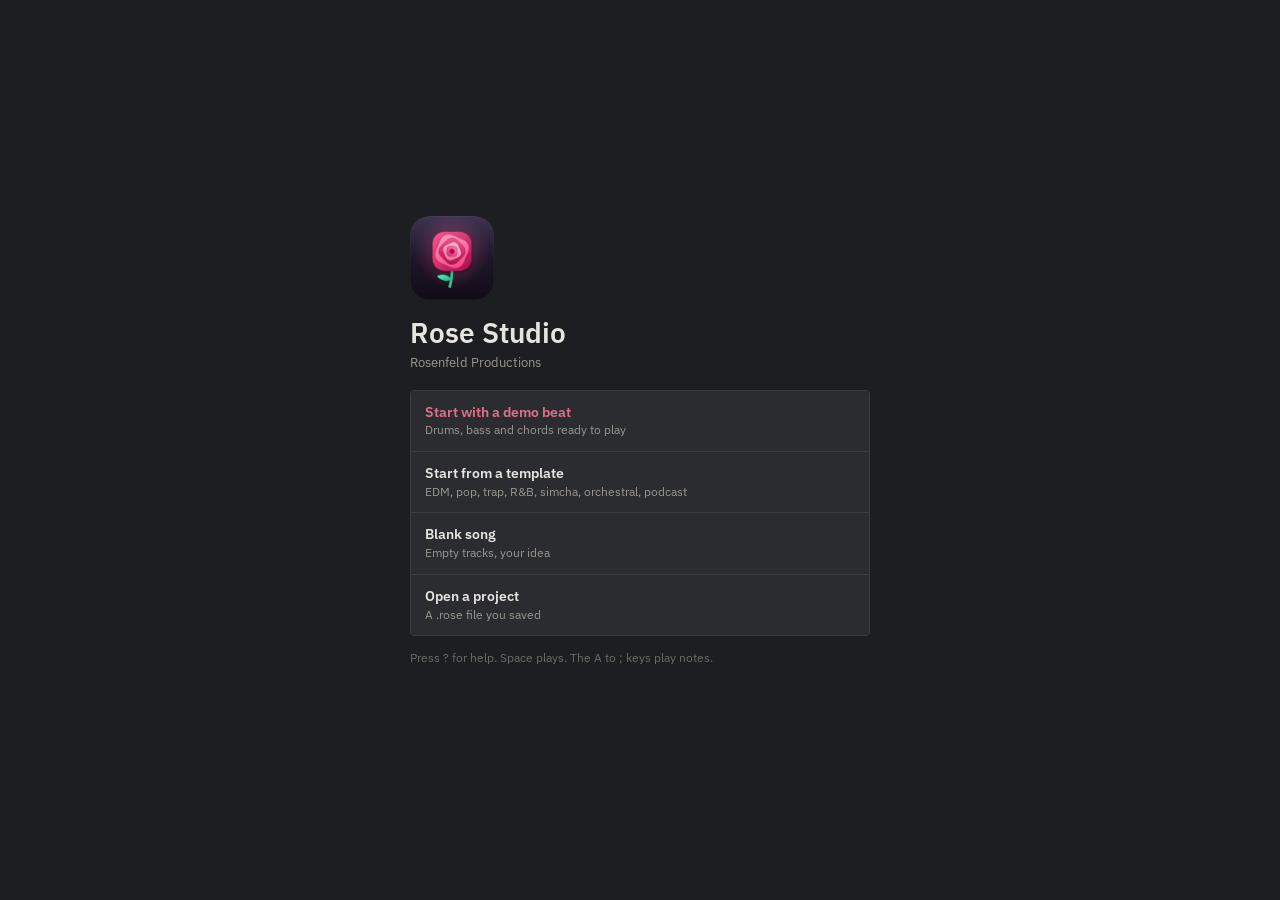
==== commit 3d75d96d: "Add Rose Tune, vocal tools, real instruments, templates and auto-update - Rose Tune pitch correction" ====
--- a/index.html
+++ b/index.html
@@ -84,12 +84,14 @@
   <button data-add="synth"><b>Instrument</b><small>Synth for leads, chords, bass and pads</small></button>
   <button data-add="drums"><b>Drums</b><small>Kick, snare, hats — click steps to make a beat</small></button>
   <button data-add="audio"><b>Audio / vocals</b><small>Record a mic or drop in audio files</small></button>
+  <button data-add="sounds"><b>Real instrument</b><small>Piano, strings, choir, brass, guitar, bass…</small></button>
   <button data-add="sampler"><b>Sampler</b><small>Play any sound across the keyboard</small></button>
   <button data-add="group"><b>Group bus</b><small>Mix several tracks together (drums, vocals…)</small></button>
   <button data-add="external"><b>External MIDI</b><small>Play SHRUB, an FM-1 or a hardware synth</small></button>
 </div>
 <div class="pop" id="filePop" hidden>
   <button id="bNew"><b>New song</b><small>Start fresh (you can undo)</small></button>
+  <button id="bTpl"><b>New from template…</b><small>EDM, pop, trap, R&amp;B, simcha, orchestral, podcast</small></button>
   <button id="bOpenBtn"><b>Open project…</b><small>A .rose file</small></button>
   <button id="bSave"><b>Save project</b><small>Download a .rose file (Ctrl+S)</small></button>
   <button id="bImportBtn"><b>Import audio…</b><small>WAV, MP3, M4A, OGG, FLAC</small></button>
@@ -104,6 +106,7 @@
   <img src="icons/icon-192.png" alt="" width="84" height="84" style="border-radius:20px"><h1>Rose Studio</h1><p>Rosenfeld Productions</p>
   <div class="choices">
     <button class="choice main" id="bStart"><b id="startLabel">Start with a demo beat</b><span id="startSub">Drums, bass and chords ready to play</span></button>
+    <button class="choice" id="bTplStart"><b>Start from a template</b><span>EDM, pop, trap, R&amp;B, simcha, orchestral, podcast</span></button>
     <button class="choice" id="bBlank"><b>Blank song</b><span>Empty tracks, your idea</span></button>
     <button class="choice" id="bOpenStart"><b>Open a project</b><span>A .rose file you saved</span></button>
   </div>
--- a/css/rose.css
+++ b/css/rose.css
@@ -252,3 +252,10 @@
 .help dl.keys dt{color:var(--mute)}.help dl.keys dd{margin:0;text-align:right;white-space:nowrap}
 .help dl.keys kbd{font-size:11.5px}
 .dev .eqc{width:0;min-width:100%}
+
+/* templates */
+.tpl{display:flex;flex-direction:column;border:1px solid var(--line);border-radius:4px;overflow:hidden;max-height:min(62vh,520px);overflow-y:auto}
+.tpl button{border:0;border-bottom:1px solid var(--line);background:var(--chassis);text-align:left;padding:10px 14px;display:grid;grid-template-columns:1fr auto;gap:2px 12px;color:var(--ink)}
+.tpl button:last-child{border-bottom:0}.tpl button:hover{background:var(--chassis2)}
+.tpl b{font-size:14px;font-weight:600}.tpl span{grid-column:1;color:var(--mute);font-size:12px}.tpl i{grid-row:1/3;grid-column:2;align-self:center;font-style:normal;color:var(--mute);font-size:11px;font-variant-numeric:tabular-nums}
+.tunerd{display:flex;align-items:baseline;gap:8px;padding:6px 10px 2px;font-size:12px;color:var(--mute)}.tunerd b{font-size:18px;font-weight:600;color:var(--ink);font-variant-numeric:tabular-nums;min-width:3.2em}
